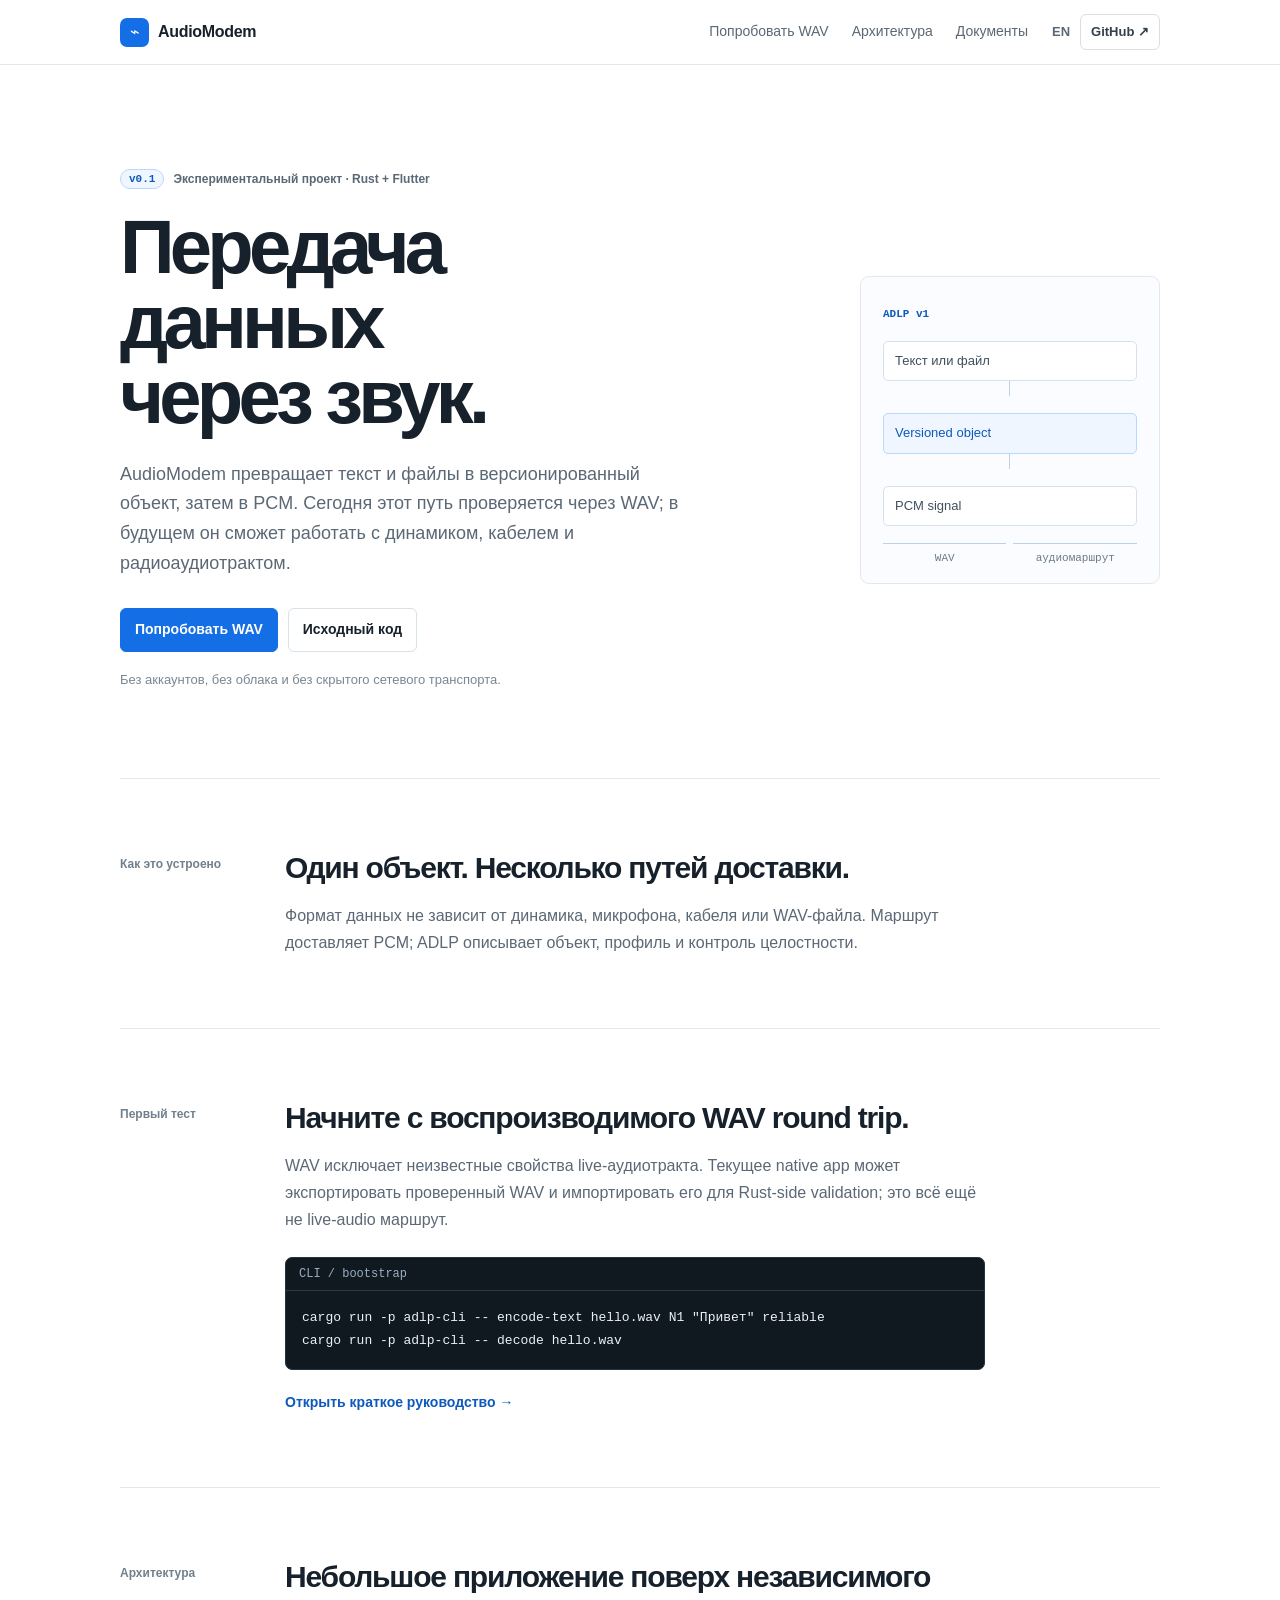
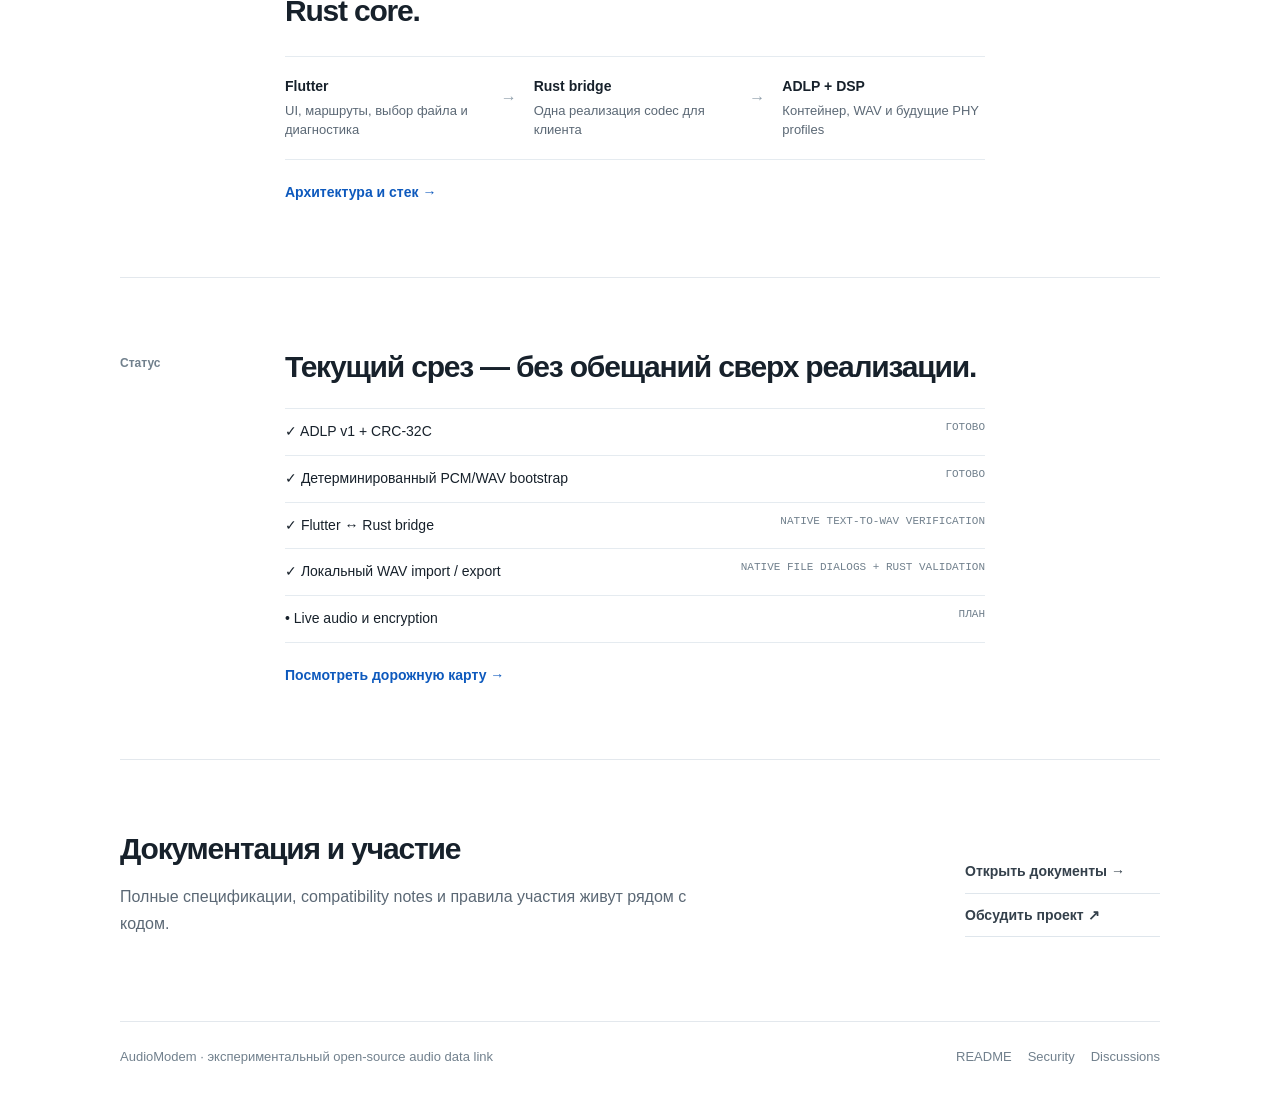
==== site/ru/index.html @ 5440816f "feat: add WAV file transfer and golden fixture" ====
<!doctype html>
<html lang="ru">
  <head>
    <meta charset="utf-8" />
    <meta name="viewport" content="width=device-width, initial-scale=1" />
    <meta name="description" content="AudioModem — экспериментальный open-source аудиоканал передачи данных." />
    <link rel="stylesheet" href="../styles.css" />
    <title>AudioModem — передача данных через звук</title>
  </head>
  <body>
    <header><div class="header-inner"><a class="brand" href="./"><span>⌁</span><b>AudioModem</b></a><nav><a href="#try">Попробовать WAV</a><a href="#architecture">Архитектура</a><a href="https://github.com/matveyb9/AudioModem/tree/main/docs">Документы</a></nav><div class="header-links"><a href="../">EN</a><a class="github" href="https://github.com/matveyb9/AudioModem">GitHub ↗</a></div></div></header>
    <main>
      <section class="hero"><div class="hero-copy"><p class="eyebrow"><span>v0.1</span> Экспериментальный проект · Rust + Flutter</p><h1>Передача данных<br />через звук.</h1><p class="lede">AudioModem превращает текст и файлы в версионированный объект, затем в PCM. Сегодня этот путь проверяется через WAV; в будущем он сможет работать с динамиком, кабелем и радиоаудиотрактом.</p><p class="actions"><a class="primary" href="#try">Попробовать WAV</a><a class="secondary" href="https://github.com/matveyb9/AudioModem">Исходный код</a></p><p class="note">Без аккаунтов, без облака и без скрытого сетевого транспорта.</p></div><div class="diagram"><b>ADLP v1</b><div>Текст или файл</div><i></i><div class="accent">Versioned object</div><i></i><div>PCM signal</div><p><span>WAV</span><span>аудиомаршрут</span></p></div></section>
      <section class="split"><p>Как это устроено</p><div><h2>Один объект. Несколько путей доставки.</h2><p>Формат данных не зависит от динамика, микрофона, кабеля или WAV-файла. Маршрут доставляет PCM; ADLP описывает объект, профиль и контроль целостности.</p></div></section>
      <section class="split" id="try"><p>Первый тест</p><div><h2>Начните с воспроизводимого WAV round trip.</h2><p>WAV исключает неизвестные свойства live-аудиотракта. Текущее native app может экспортировать проверенный WAV и импортировать его для Rust-side validation; это всё ещё не live-audio маршрут.</p><pre><small>CLI / bootstrap</small><code>cargo run -p adlp-cli -- encode-text hello.wav N1 "Привет" reliable
cargo run -p adlp-cli -- decode hello.wav</code></pre><a class="text-link" href="https://github.com/matveyb9/AudioModem/blob/main/docs/guides/getting-started_RU.md">Открыть краткое руководство →</a></div></section>
      <section class="split" id="architecture"><p>Архитектура</p><div><h2>Небольшое приложение поверх независимого Rust core.</h2><div class="flow"><div><b>Flutter</b><span>UI, маршруты, выбор файла и диагностика</span></div><strong>→</strong><div><b>Rust bridge</b><span>Одна реализация codec для клиента</span></div><strong>→</strong><div><b>ADLP + DSP</b><span>Контейнер, WAV и будущие PHY profiles</span></div></div><a class="text-link" href="https://github.com/matveyb9/AudioModem/blob/main/docs/README_RU.md">Архитектура и стек →</a></div></section>
      <section class="split"><p>Статус</p><div><h2>Текущий срез — без обещаний сверх реализации.</h2><dl><div><dt>✓ ADLP v1 + CRC-32C</dt><dd>готово</dd></div><div><dt>✓ Детерминированный PCM/WAV bootstrap</dt><dd>готово</dd></div><div><dt>✓ Flutter ↔ Rust bridge</dt><dd>native text-to-WAV verification</dd></div><div><dt>✓ Локальный WAV import / export</dt><dd>native file dialogs + Rust validation</dd></div><div><dt>• Live audio и encryption</dt><dd>план</dd></div></dl><a class="text-link" href="https://github.com/matveyb9/AudioModem/blob/main/docs/roadmap_RU.md">Посмотреть дорожную карту →</a></div></section>
      <section class="links"><div><h2>Документация и участие</h2><p>Полные спецификации, compatibility notes и правила участия живут рядом с кодом.</p></div><div><a href="https://github.com/matveyb9/AudioModem/tree/main/docs">Открыть документы →</a><a href="https://github.com/matveyb9/AudioModem/discussions">Обсудить проект ↗</a></div></section>
    </main>
    <footer><span>AudioModem · экспериментальный open-source audio data link</span><span><a href="https://github.com/matveyb9/AudioModem/blob/main/README_RU.md">README</a><a href="https://github.com/matveyb9/AudioModem/blob/main/SECURITY.md">Security</a><a href="https://github.com/matveyb9/AudioModem/discussions">Discussions</a></span></footer>
  </body>
</html>
---- site/styles.css ----
/* Product One-Pager for public pages; technical detail remains in Markdown manual pages. */
:root{--ink:#17212b;--muted:#5b6875;--line:#e3e8ed;--soft:#f7f9fb;--blue:#146ee5;--blue-dark:#0d59bd;--blue-wash:#eff6ff}*{box-sizing:border-box}html{scroll-behavior:smooth}body{margin:0;background:#fff;color:var(--ink);font:16px/1.55 -apple-system,BlinkMacSystemFont,"Segoe UI",Helvetica,Arial,sans-serif}a{color:inherit;text-decoration:none}a:hover{color:var(--blue-dark)}header{position:sticky;top:0;z-index:2;border-bottom:1px solid var(--line);background:rgba(255,255,255,.94);backdrop-filter:blur(10px)}.header-inner,main,footer{width:min(1040px,calc(100% - 40px));margin:auto}.header-inner{height:64px;display:flex;align-items:center;gap:24px}.brand{display:flex;align-items:center;gap:9px;font-size:16px;letter-spacing:-.02em}.brand span{display:grid;width:29px;height:29px;place-items:center;border-radius:7px;background:var(--blue);color:#fff}.brand b{font-weight:650}.header-inner nav{display:flex;gap:23px;margin-left:auto;color:var(--muted);font-size:14px}.header-links{display:flex;align-items:center;gap:10px;color:var(--muted);font-size:13px;font-weight:600}.github{padding:7px 10px;border:1px solid #d7dfe7;border-radius:6px;color:#34404b}.hero{min-height:560px;display:grid;grid-template-columns:minmax(0,1.15fr) minmax(270px,.65fr);align-items:center;gap:clamp(40px,8vw,112px);padding:104px 0 88px}.hero-copy{max-width:650px}.eyebrow{display:flex;gap:9px;align-items:center;margin:0;color:var(--muted);font-size:12px;font-weight:600}.eyebrow span{border:1px solid #b9d7ff;border-radius:999px;padding:3px 8px;background:var(--blue-wash);color:var(--blue-dark);font:600 11px ui-monospace,SFMono-Regular,Menlo,monospace}.hero h1{margin:20px 0 0;font-size:clamp(44px,6.1vw,76px);line-height:.99;letter-spacing:-.063em}.lede{max-width:580px;margin:25px 0 0;color:var(--muted);font-size:18px;line-height:1.65}.actions{display:flex;gap:10px;flex-wrap:wrap;margin:30px 0 0}.actions a{padding:10px 14px;border:1px solid #d8e0e8;border-radius:6px;font-size:14px;font-weight:650}.actions .primary{border-color:var(--blue);background:var(--blue);color:white}.actions .primary:hover{background:var(--blue-dark)}.note{margin:18px 0 0;color:#7a8792;font-size:13px}.diagram{width:100%;max-width:300px;margin-left:auto;padding:23px 22px 19px;border:1px solid var(--line);border-radius:9px;background:#fafcff;color:#40505f}.diagram b{color:var(--blue-dark);font:600 11px ui-monospace,SFMono-Regular,Menlo,monospace}.diagram div{margin-top:17px;padding:9px 11px;border:1px solid #d8e1e9;border-radius:5px;background:#fff;font-size:13px}.diagram .accent{border-color:#b9d7ff;background:var(--blue-wash);color:var(--blue-dark)}.diagram i{display:block;width:1px;height:15px;margin:auto;background:#bed0e2}.diagram p{display:flex;gap:7px;margin:17px 0 0}.diagram p span{flex:1;border-top:1px solid #bed0e2;padding-top:8px;color:#6c7a87;text-align:center;font:11px ui-monospace,SFMono-Regular,Menlo,monospace}.split{display:grid;grid-template-columns:125px minmax(0,1fr);gap:40px;padding:72px 0;border-top:1px solid var(--line)}.split>p{margin:4px 0 0;color:#71808d;font-size:12px;font-weight:650}.split>div{max-width:700px}.split h2,.links h2{margin:0;font-size:30px;line-height:1.15;letter-spacing:-.04em}.split p:not(:first-child),.links p{margin:16px 0 0;color:var(--muted);font-size:16px;line-height:1.7}pre{overflow:auto;margin:24px 0 0;border:1px solid #253442;border-radius:7px;background:#101820;color:#eaf1f7}pre small{display:block;padding:9px 13px;border-bottom:1px solid #2b3a48;color:#9aafc1;font:12px ui-monospace,SFMono-Regular,Menlo,monospace}pre code{display:block;padding:16px;font:13px/1.75 ui-monospace,SFMono-Regular,Menlo,monospace}.text-link{display:inline-block;margin-top:22px;color:var(--blue-dark);font-size:14px;font-weight:650}.flow{display:grid;grid-template-columns:1fr 20px 1fr 20px 1fr;gap:13px;margin-top:27px;padding:19px 0;border-top:1px solid #e5ebf0;border-bottom:1px solid #e5ebf0}.flow div{display:grid;gap:5px}.flow b{font-size:14px}.flow span{color:var(--muted);font-size:13px;line-height:1.45}.flow strong{margin-top:10px;color:#92a1ad}dl{margin:24px 0 0;border-top:1px solid #e5ebf0}dl div{display:flex;justify-content:space-between;gap:20px;padding:12px 0;border-bottom:1px solid #e5ebf0}dt{font-size:14px}dd{margin:0;color:#71808d;font:11px ui-monospace,SFMono-Regular,Menlo,monospace;text-transform:uppercase}.links{display:grid;grid-template-columns:1fr auto;align-items:end;gap:40px;padding:72px 0 84px;border-top:1px solid var(--line)}.links>div:first-child{max-width:580px}.links>div:last-child{display:grid;gap:11px;min-width:195px}.links a{padding-bottom:10px;border-bottom:1px solid #dfe6ec;color:#34404b;font-size:14px;font-weight:650}footer{display:flex;justify-content:space-between;gap:22px;padding:25px 0;border-top:1px solid var(--line);color:#71808d;font-size:13px}footer span:last-child{display:flex;gap:16px}@media(max-width:780px){.header-inner,main,footer{width:calc(100% - 28px)}.header-inner{height:58px}.header-inner nav{display:none}.header-links{margin-left:auto}.github{font-size:0;padding:7px}.github::after{content:"↗";font-size:14px}.hero{min-height:0;grid-template-columns:1fr;gap:42px;padding:60px 0 68px}.hero h1{font-size:48px}.lede{font-size:16px}.diagram{max-width:100%;margin-left:0}.split{grid-template-columns:1fr;gap:16px;padding:49px 0}.split h2,.links h2{font-size:27px}.flow{grid-template-columns:1fr;gap:0}.flow strong{transform:rotate(90deg);margin:7px 0}.links{grid-template-columns:1fr;gap:28px;padding:54px 0 65px}.links>div:last-child{width:100%}footer{flex-direction:column;gap:9px}footer span:last-child{gap:14px;flex-wrap:wrap}}
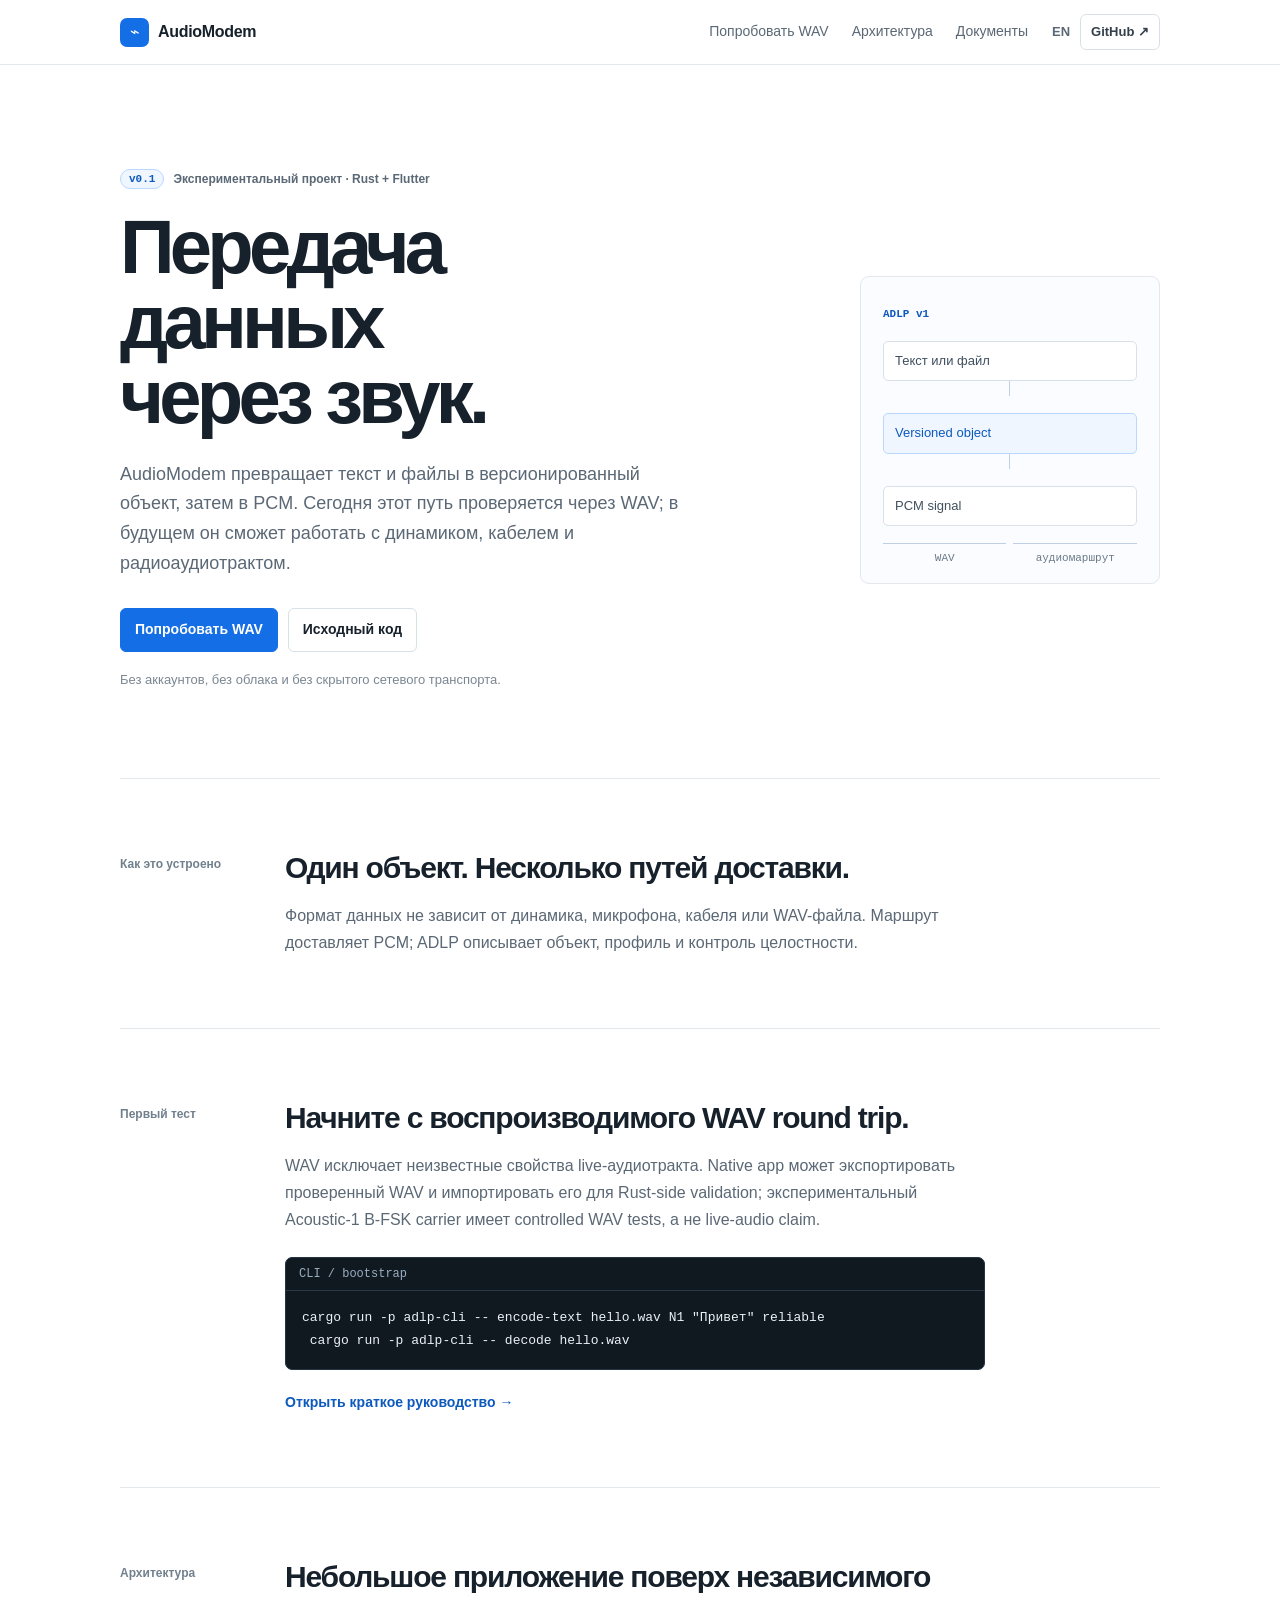
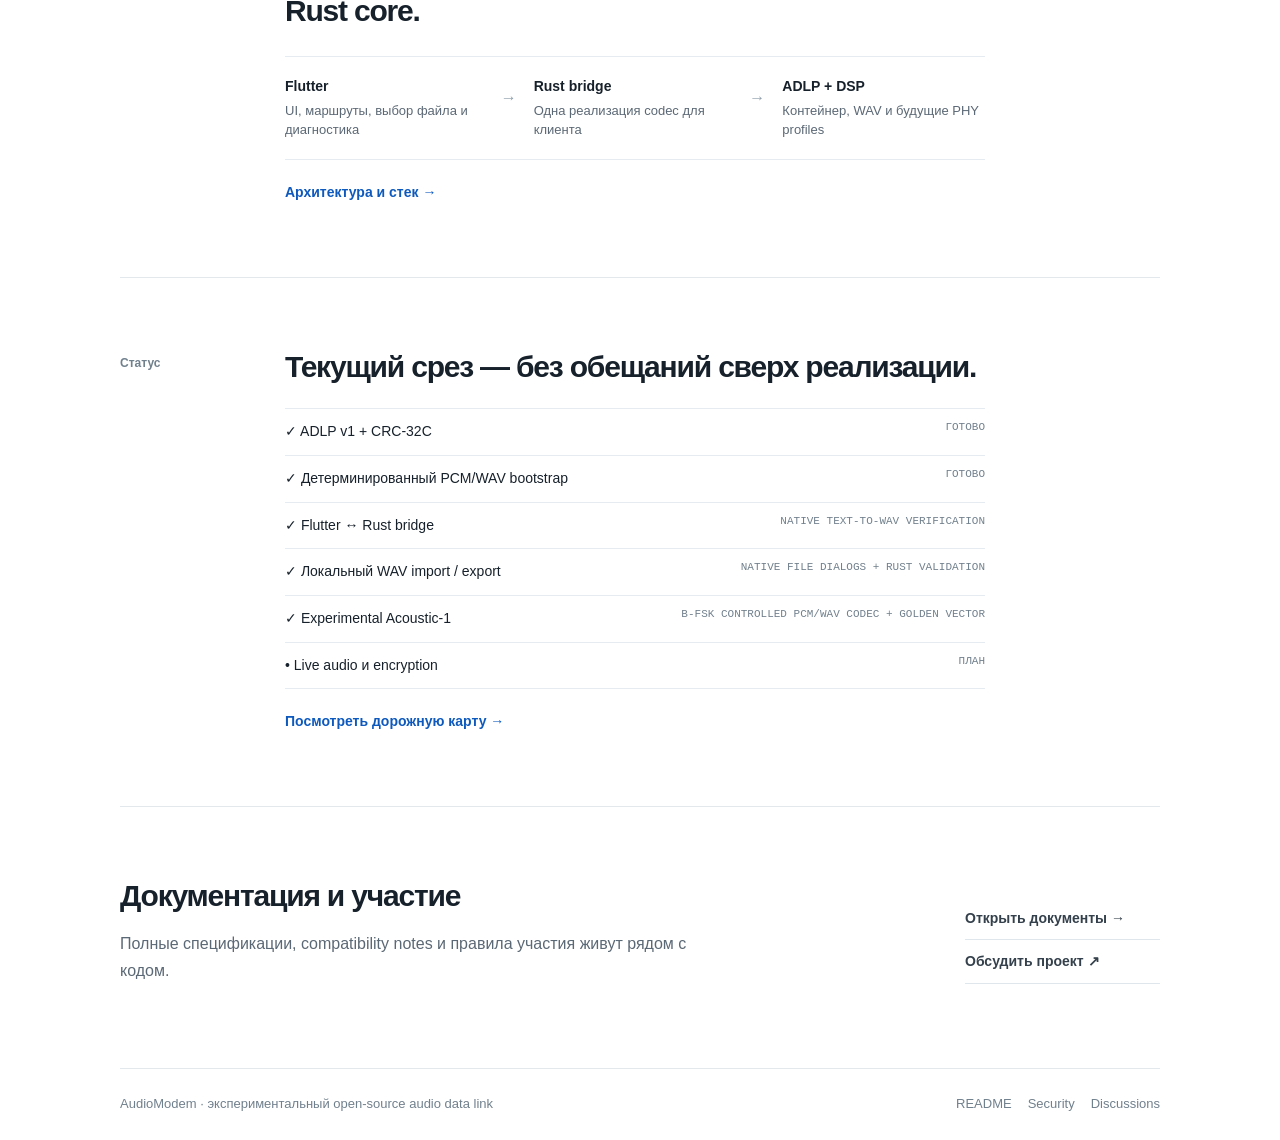
==== commit ac3df2ab: "feat: add experimental Acoustic-1 PHY" ====
--- a/site/ru/index.html
+++ b/site/ru/index.html
@@ -12,10 +12,10 @@
     <main>
       <section class="hero"><div class="hero-copy"><p class="eyebrow"><span>v0.1</span> Экспериментальный проект · Rust + Flutter</p><h1>Передача данных<br />через звук.</h1><p class="lede">AudioModem превращает текст и файлы в версионированный объект, затем в PCM. Сегодня этот путь проверяется через WAV; в будущем он сможет работать с динамиком, кабелем и радиоаудиотрактом.</p><p class="actions"><a class="primary" href="#try">Попробовать WAV</a><a class="secondary" href="https://github.com/matveyb9/AudioModem">Исходный код</a></p><p class="note">Без аккаунтов, без облака и без скрытого сетевого транспорта.</p></div><div class="diagram"><b>ADLP v1</b><div>Текст или файл</div><i></i><div class="accent">Versioned object</div><i></i><div>PCM signal</div><p><span>WAV</span><span>аудиомаршрут</span></p></div></section>
       <section class="split"><p>Как это устроено</p><div><h2>Один объект. Несколько путей доставки.</h2><p>Формат данных не зависит от динамика, микрофона, кабеля или WAV-файла. Маршрут доставляет PCM; ADLP описывает объект, профиль и контроль целостности.</p></div></section>
-      <section class="split" id="try"><p>Первый тест</p><div><h2>Начните с воспроизводимого WAV round trip.</h2><p>WAV исключает неизвестные свойства live-аудиотракта. Текущее native app может экспортировать проверенный WAV и импортировать его для Rust-side validation; это всё ещё не live-audio маршрут.</p><pre><small>CLI / bootstrap</small><code>cargo run -p adlp-cli -- encode-text hello.wav N1 "Привет" reliable
-cargo run -p adlp-cli -- decode hello.wav</code></pre><a class="text-link" href="https://github.com/matveyb9/AudioModem/blob/main/docs/guides/getting-started_RU.md">Открыть краткое руководство →</a></div></section>
+      <section class="split" id="try"><p>Первый тест</p><div><h2>Начните с воспроизводимого WAV round trip.</h2><p>WAV исключает неизвестные свойства live-аудиотракта. Native app может экспортировать проверенный WAV и импортировать его для Rust-side validation; экспериментальный Acoustic-1 B-FSK carrier имеет controlled WAV tests, а не live-audio claim.</p><pre><small>CLI / bootstrap</small><code>cargo run -p adlp-cli -- encode-text hello.wav N1 "Привет" reliable
+ cargo run -p adlp-cli -- decode hello.wav</code></pre><a class="text-link" href="https://github.com/matveyb9/AudioModem/blob/main/docs/guides/getting-started_RU.md">Открыть краткое руководство →</a></div></section>
       <section class="split" id="architecture"><p>Архитектура</p><div><h2>Небольшое приложение поверх независимого Rust core.</h2><div class="flow"><div><b>Flutter</b><span>UI, маршруты, выбор файла и диагностика</span></div><strong>→</strong><div><b>Rust bridge</b><span>Одна реализация codec для клиента</span></div><strong>→</strong><div><b>ADLP + DSP</b><span>Контейнер, WAV и будущие PHY profiles</span></div></div><a class="text-link" href="https://github.com/matveyb9/AudioModem/blob/main/docs/README_RU.md">Архитектура и стек →</a></div></section>
-      <section class="split"><p>Статус</p><div><h2>Текущий срез — без обещаний сверх реализации.</h2><dl><div><dt>✓ ADLP v1 + CRC-32C</dt><dd>готово</dd></div><div><dt>✓ Детерминированный PCM/WAV bootstrap</dt><dd>готово</dd></div><div><dt>✓ Flutter ↔ Rust bridge</dt><dd>native text-to-WAV verification</dd></div><div><dt>✓ Локальный WAV import / export</dt><dd>native file dialogs + Rust validation</dd></div><div><dt>• Live audio и encryption</dt><dd>план</dd></div></dl><a class="text-link" href="https://github.com/matveyb9/AudioModem/blob/main/docs/roadmap_RU.md">Посмотреть дорожную карту →</a></div></section>
+      <section class="split"><p>Статус</p><div><h2>Текущий срез — без обещаний сверх реализации.</h2><dl><div><dt>✓ ADLP v1 + CRC-32C</dt><dd>готово</dd></div><div><dt>✓ Детерминированный PCM/WAV bootstrap</dt><dd>готово</dd></div><div><dt>✓ Flutter ↔ Rust bridge</dt><dd>native text-to-WAV verification</dd></div><div><dt>✓ Локальный WAV import / export</dt><dd>native file dialogs + Rust validation</dd></div><div><dt>✓ Experimental Acoustic-1</dt><dd>B-FSK controlled PCM/WAV codec + golden vector</dd></div><div><dt>• Live audio и encryption</dt><dd>план</dd></div></dl><a class="text-link" href="https://github.com/matveyb9/AudioModem/blob/main/docs/roadmap_RU.md">Посмотреть дорожную карту →</a></div></section>
       <section class="links"><div><h2>Документация и участие</h2><p>Полные спецификации, compatibility notes и правила участия живут рядом с кодом.</p></div><div><a href="https://github.com/matveyb9/AudioModem/tree/main/docs">Открыть документы →</a><a href="https://github.com/matveyb9/AudioModem/discussions">Обсудить проект ↗</a></div></section>
     </main>
     <footer><span>AudioModem · экспериментальный open-source audio data link</span><span><a href="https://github.com/matveyb9/AudioModem/blob/main/README_RU.md">README</a><a href="https://github.com/matveyb9/AudioModem/blob/main/SECURITY.md">Security</a><a href="https://github.com/matveyb9/AudioModem/discussions">Discussions</a></span></footer>
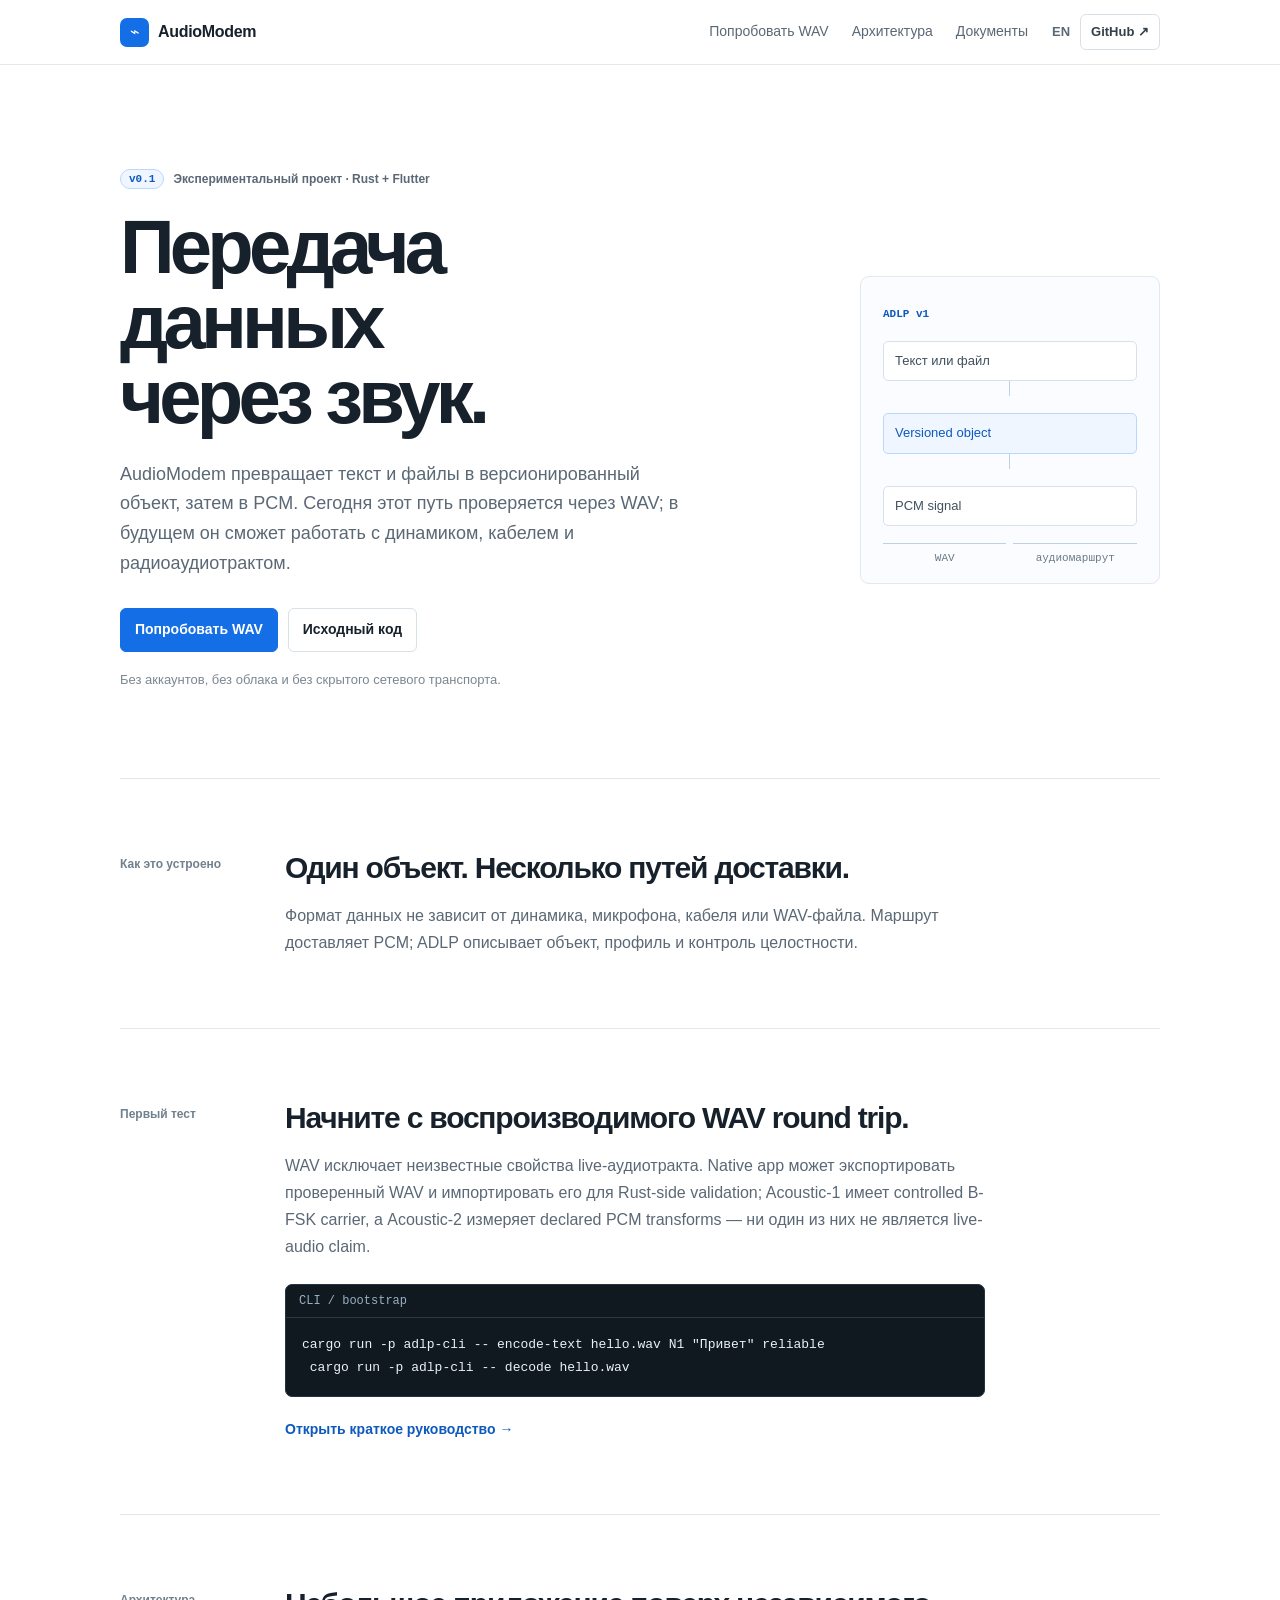
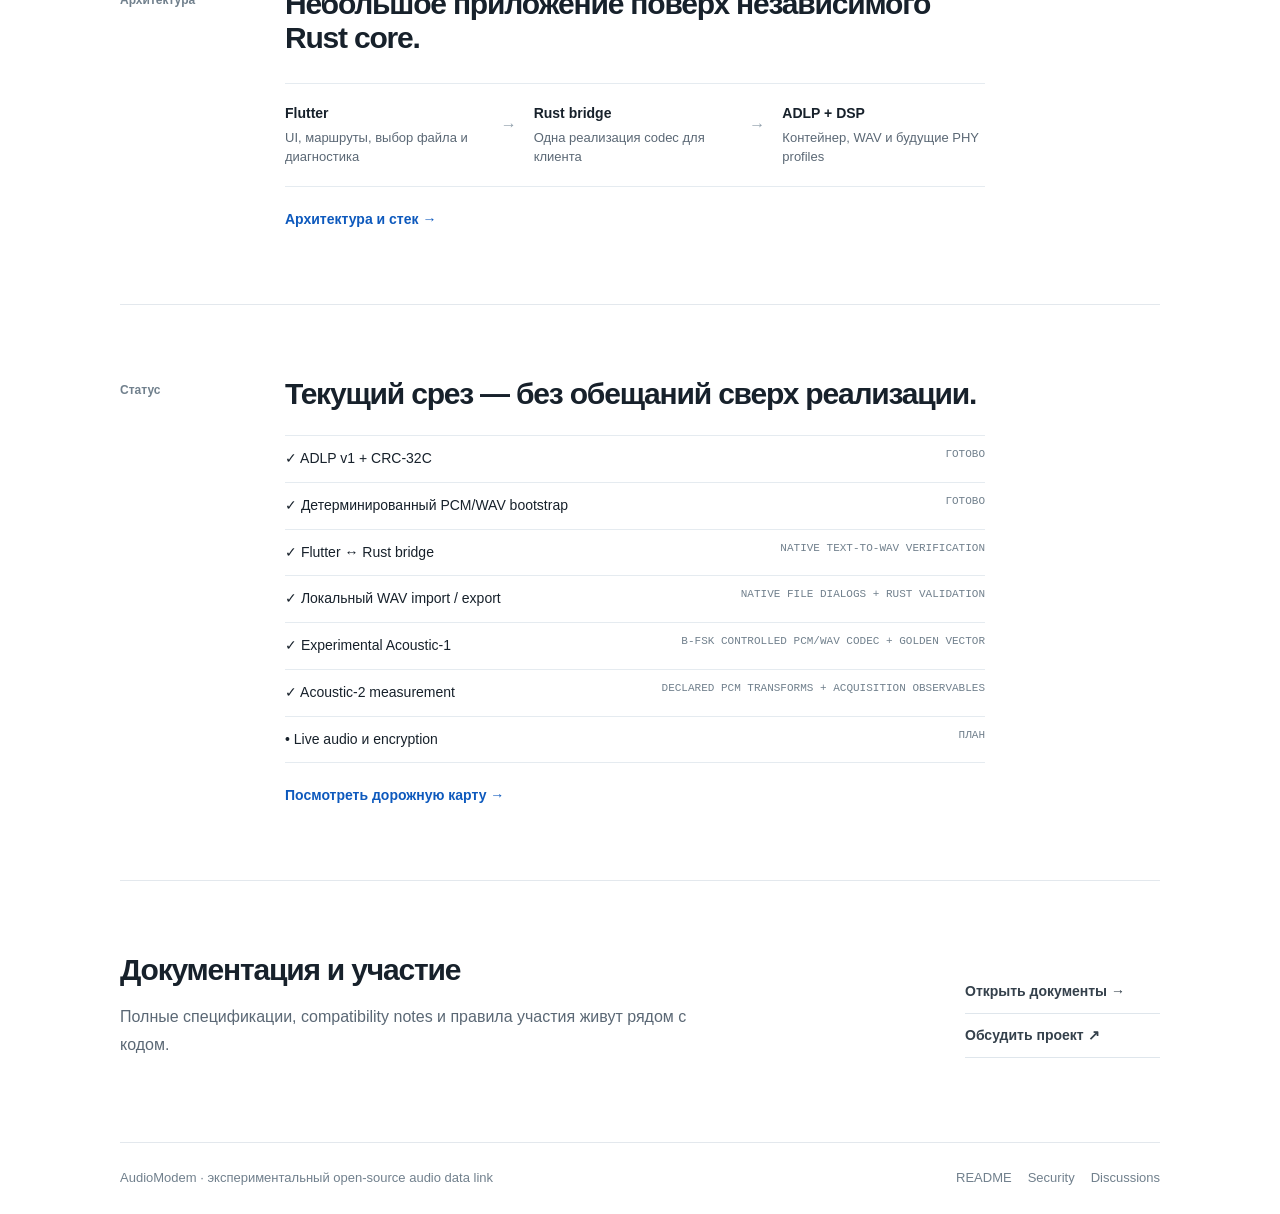
==== commit 77359a51: "feat: add Acoustic-2 measurement harness" ====
--- a/site/ru/index.html
+++ b/site/ru/index.html
@@ -12,10 +12,10 @@
     <main>
       <section class="hero"><div class="hero-copy"><p class="eyebrow"><span>v0.1</span> Экспериментальный проект · Rust + Flutter</p><h1>Передача данных<br />через звук.</h1><p class="lede">AudioModem превращает текст и файлы в версионированный объект, затем в PCM. Сегодня этот путь проверяется через WAV; в будущем он сможет работать с динамиком, кабелем и радиоаудиотрактом.</p><p class="actions"><a class="primary" href="#try">Попробовать WAV</a><a class="secondary" href="https://github.com/matveyb9/AudioModem">Исходный код</a></p><p class="note">Без аккаунтов, без облака и без скрытого сетевого транспорта.</p></div><div class="diagram"><b>ADLP v1</b><div>Текст или файл</div><i></i><div class="accent">Versioned object</div><i></i><div>PCM signal</div><p><span>WAV</span><span>аудиомаршрут</span></p></div></section>
       <section class="split"><p>Как это устроено</p><div><h2>Один объект. Несколько путей доставки.</h2><p>Формат данных не зависит от динамика, микрофона, кабеля или WAV-файла. Маршрут доставляет PCM; ADLP описывает объект, профиль и контроль целостности.</p></div></section>
-      <section class="split" id="try"><p>Первый тест</p><div><h2>Начните с воспроизводимого WAV round trip.</h2><p>WAV исключает неизвестные свойства live-аудиотракта. Native app может экспортировать проверенный WAV и импортировать его для Rust-side validation; экспериментальный Acoustic-1 B-FSK carrier имеет controlled WAV tests, а не live-audio claim.</p><pre><small>CLI / bootstrap</small><code>cargo run -p adlp-cli -- encode-text hello.wav N1 "Привет" reliable
+      <section class="split" id="try"><p>Первый тест</p><div><h2>Начните с воспроизводимого WAV round trip.</h2><p>WAV исключает неизвестные свойства live-аудиотракта. Native app может экспортировать проверенный WAV и импортировать его для Rust-side validation; Acoustic-1 имеет controlled B-FSK carrier, а Acoustic-2 измеряет declared PCM transforms — ни один из них не является live-audio claim.</p><pre><small>CLI / bootstrap</small><code>cargo run -p adlp-cli -- encode-text hello.wav N1 "Привет" reliable
  cargo run -p adlp-cli -- decode hello.wav</code></pre><a class="text-link" href="https://github.com/matveyb9/AudioModem/blob/main/docs/guides/getting-started_RU.md">Открыть краткое руководство →</a></div></section>
       <section class="split" id="architecture"><p>Архитектура</p><div><h2>Небольшое приложение поверх независимого Rust core.</h2><div class="flow"><div><b>Flutter</b><span>UI, маршруты, выбор файла и диагностика</span></div><strong>→</strong><div><b>Rust bridge</b><span>Одна реализация codec для клиента</span></div><strong>→</strong><div><b>ADLP + DSP</b><span>Контейнер, WAV и будущие PHY profiles</span></div></div><a class="text-link" href="https://github.com/matveyb9/AudioModem/blob/main/docs/README_RU.md">Архитектура и стек →</a></div></section>
-      <section class="split"><p>Статус</p><div><h2>Текущий срез — без обещаний сверх реализации.</h2><dl><div><dt>✓ ADLP v1 + CRC-32C</dt><dd>готово</dd></div><div><dt>✓ Детерминированный PCM/WAV bootstrap</dt><dd>готово</dd></div><div><dt>✓ Flutter ↔ Rust bridge</dt><dd>native text-to-WAV verification</dd></div><div><dt>✓ Локальный WAV import / export</dt><dd>native file dialogs + Rust validation</dd></div><div><dt>✓ Experimental Acoustic-1</dt><dd>B-FSK controlled PCM/WAV codec + golden vector</dd></div><div><dt>• Live audio и encryption</dt><dd>план</dd></div></dl><a class="text-link" href="https://github.com/matveyb9/AudioModem/blob/main/docs/roadmap_RU.md">Посмотреть дорожную карту →</a></div></section>
+      <section class="split"><p>Статус</p><div><h2>Текущий срез — без обещаний сверх реализации.</h2><dl><div><dt>✓ ADLP v1 + CRC-32C</dt><dd>готово</dd></div><div><dt>✓ Детерминированный PCM/WAV bootstrap</dt><dd>готово</dd></div><div><dt>✓ Flutter ↔ Rust bridge</dt><dd>native text-to-WAV verification</dd></div><div><dt>✓ Локальный WAV import / export</dt><dd>native file dialogs + Rust validation</dd></div><div><dt>✓ Experimental Acoustic-1</dt><dd>B-FSK controlled PCM/WAV codec + golden vector</dd></div><div><dt>✓ Acoustic-2 measurement</dt><dd>declared PCM transforms + acquisition observables</dd></div><div><dt>• Live audio и encryption</dt><dd>план</dd></div></dl><a class="text-link" href="https://github.com/matveyb9/AudioModem/blob/main/docs/roadmap_RU.md">Посмотреть дорожную карту →</a></div></section>
       <section class="links"><div><h2>Документация и участие</h2><p>Полные спецификации, compatibility notes и правила участия живут рядом с кодом.</p></div><div><a href="https://github.com/matveyb9/AudioModem/tree/main/docs">Открыть документы →</a><a href="https://github.com/matveyb9/AudioModem/discussions">Обсудить проект ↗</a></div></section>
     </main>
     <footer><span>AudioModem · экспериментальный open-source audio data link</span><span><a href="https://github.com/matveyb9/AudioModem/blob/main/README_RU.md">README</a><a href="https://github.com/matveyb9/AudioModem/blob/main/SECURITY.md">Security</a><a href="https://github.com/matveyb9/AudioModem/discussions">Discussions</a></span></footer>
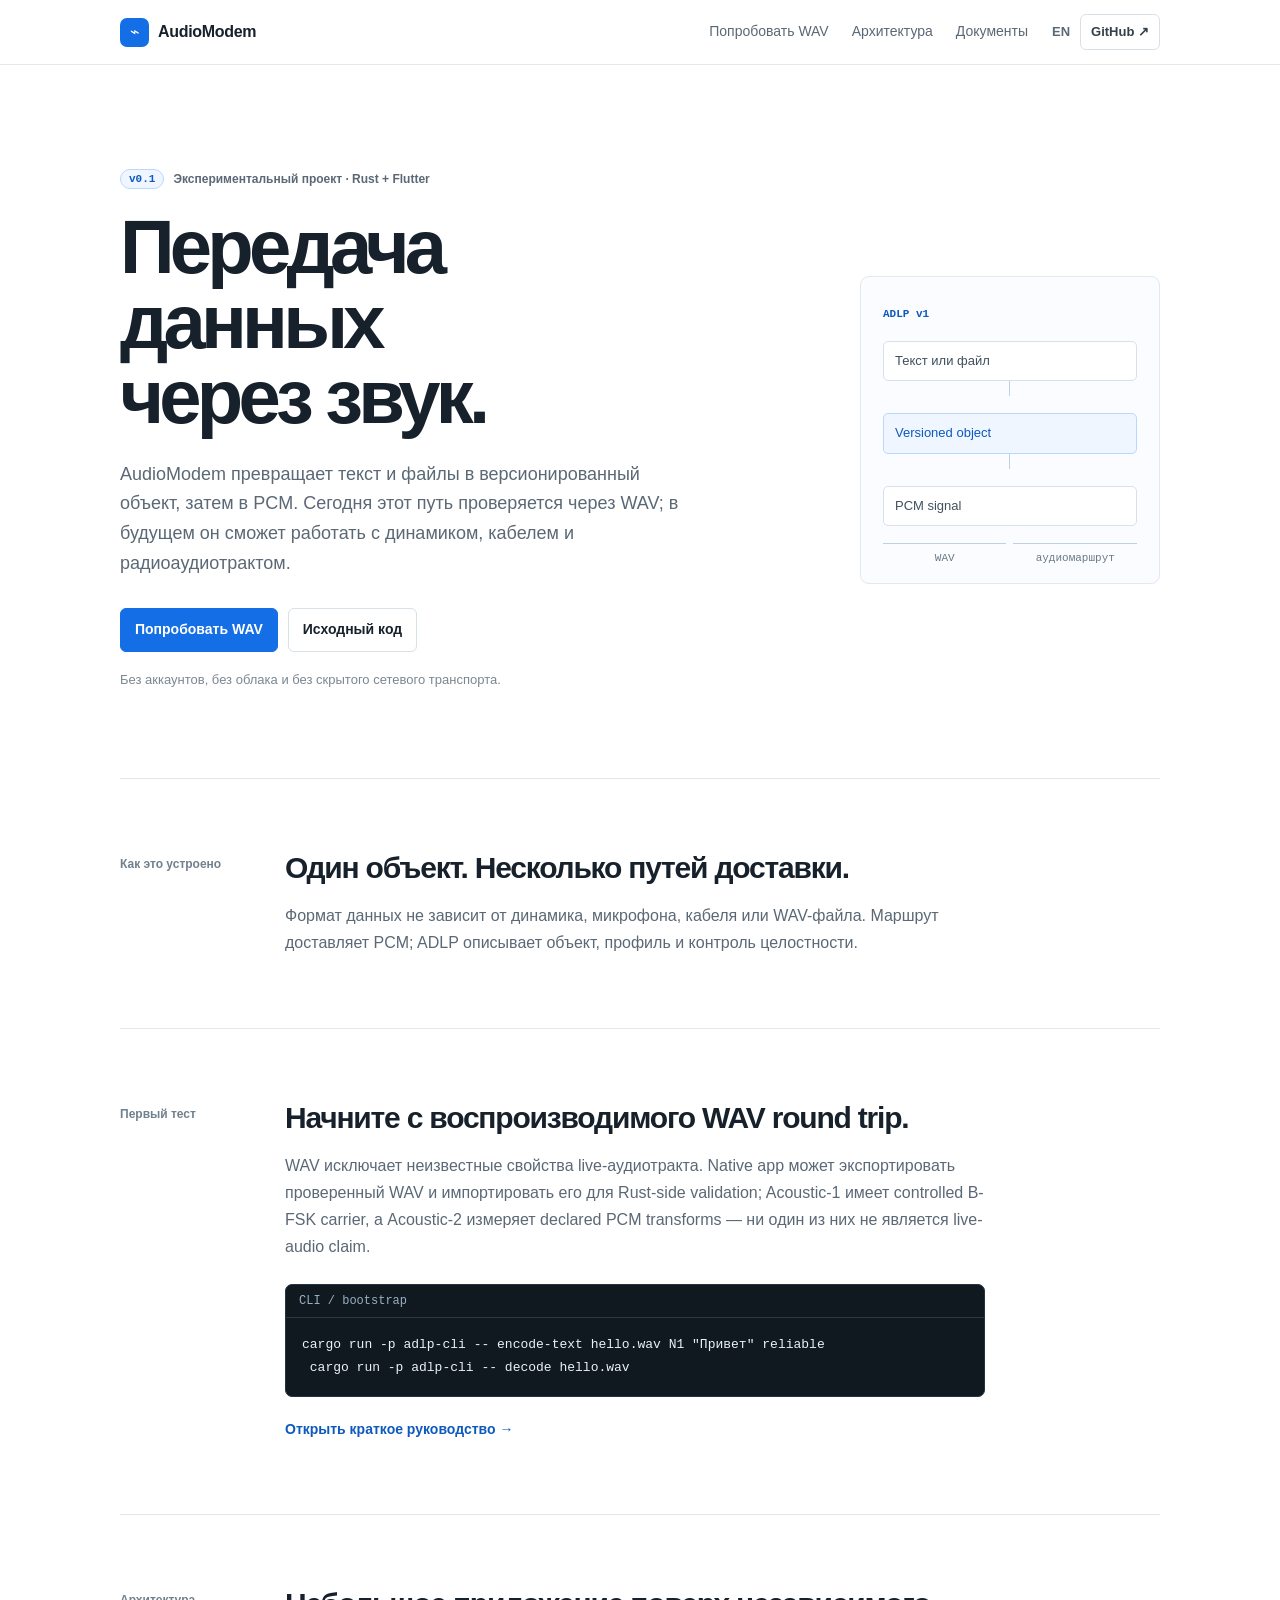
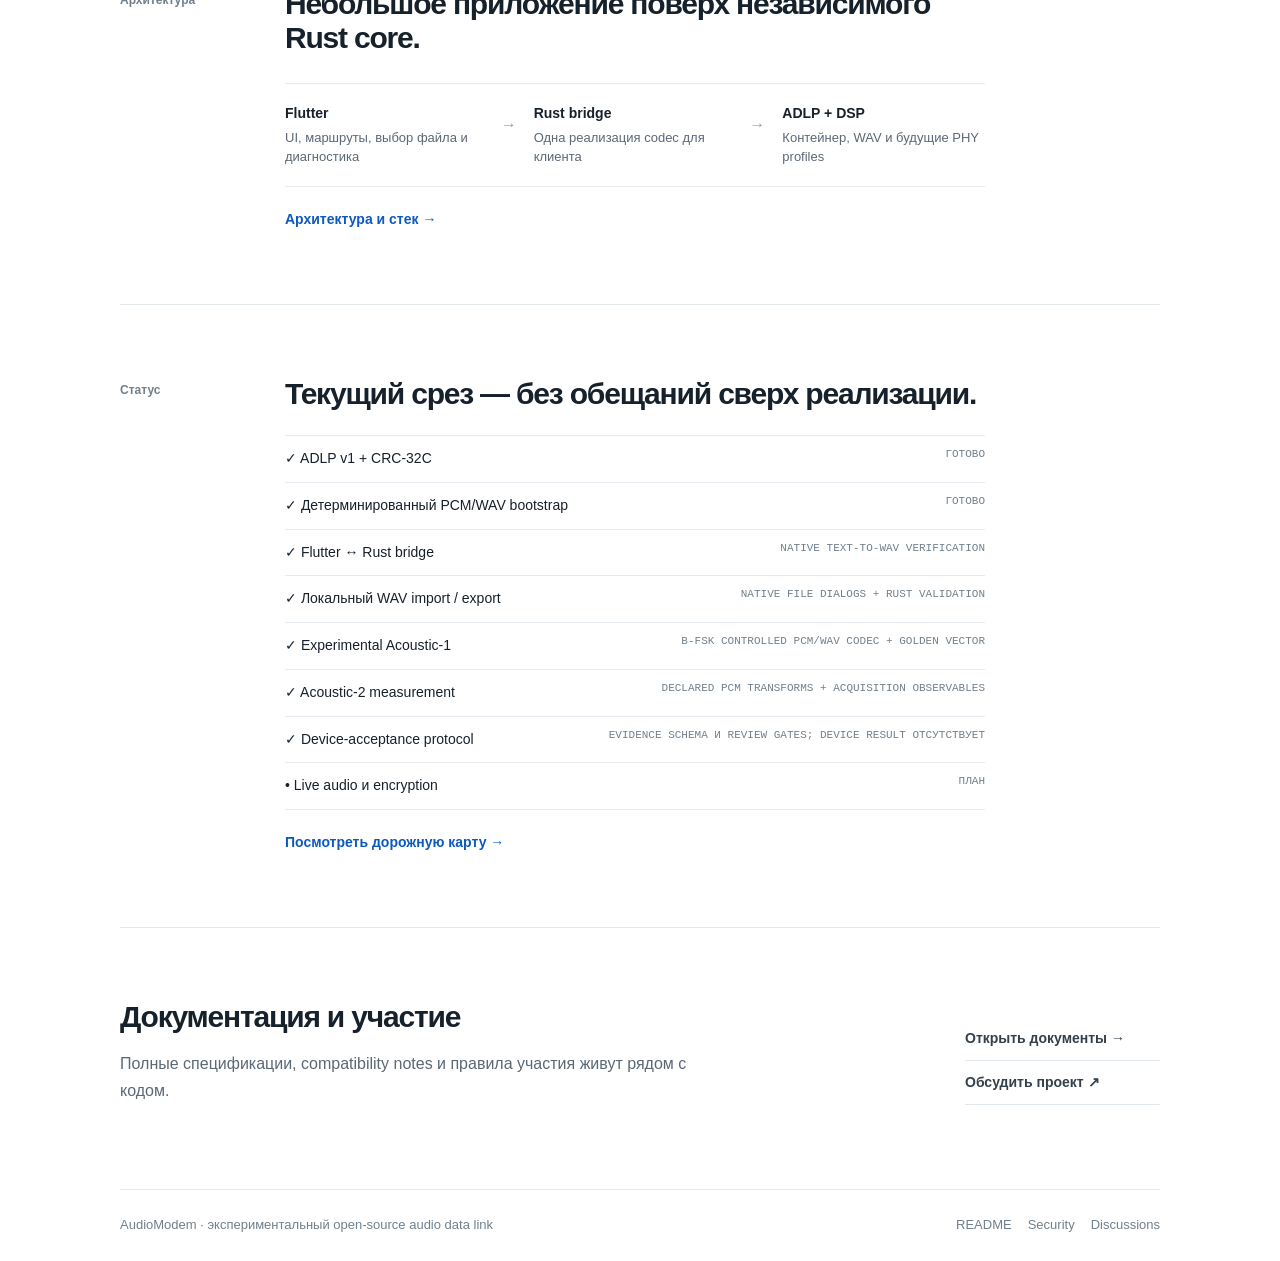
==== commit 0215f888: "feat: add device acceptance protocol" ====
--- a/site/ru/index.html
+++ b/site/ru/index.html
@@ -15,7 +15,7 @@
       <section class="split" id="try"><p>Первый тест</p><div><h2>Начните с воспроизводимого WAV round trip.</h2><p>WAV исключает неизвестные свойства live-аудиотракта. Native app может экспортировать проверенный WAV и импортировать его для Rust-side validation; Acoustic-1 имеет controlled B-FSK carrier, а Acoustic-2 измеряет declared PCM transforms — ни один из них не является live-audio claim.</p><pre><small>CLI / bootstrap</small><code>cargo run -p adlp-cli -- encode-text hello.wav N1 "Привет" reliable
  cargo run -p adlp-cli -- decode hello.wav</code></pre><a class="text-link" href="https://github.com/matveyb9/AudioModem/blob/main/docs/guides/getting-started_RU.md">Открыть краткое руководство →</a></div></section>
       <section class="split" id="architecture"><p>Архитектура</p><div><h2>Небольшое приложение поверх независимого Rust core.</h2><div class="flow"><div><b>Flutter</b><span>UI, маршруты, выбор файла и диагностика</span></div><strong>→</strong><div><b>Rust bridge</b><span>Одна реализация codec для клиента</span></div><strong>→</strong><div><b>ADLP + DSP</b><span>Контейнер, WAV и будущие PHY profiles</span></div></div><a class="text-link" href="https://github.com/matveyb9/AudioModem/blob/main/docs/README_RU.md">Архитектура и стек →</a></div></section>
-      <section class="split"><p>Статус</p><div><h2>Текущий срез — без обещаний сверх реализации.</h2><dl><div><dt>✓ ADLP v1 + CRC-32C</dt><dd>готово</dd></div><div><dt>✓ Детерминированный PCM/WAV bootstrap</dt><dd>готово</dd></div><div><dt>✓ Flutter ↔ Rust bridge</dt><dd>native text-to-WAV verification</dd></div><div><dt>✓ Локальный WAV import / export</dt><dd>native file dialogs + Rust validation</dd></div><div><dt>✓ Experimental Acoustic-1</dt><dd>B-FSK controlled PCM/WAV codec + golden vector</dd></div><div><dt>✓ Acoustic-2 measurement</dt><dd>declared PCM transforms + acquisition observables</dd></div><div><dt>• Live audio и encryption</dt><dd>план</dd></div></dl><a class="text-link" href="https://github.com/matveyb9/AudioModem/blob/main/docs/roadmap_RU.md">Посмотреть дорожную карту →</a></div></section>
+      <section class="split"><p>Статус</p><div><h2>Текущий срез — без обещаний сверх реализации.</h2><dl><div><dt>✓ ADLP v1 + CRC-32C</dt><dd>готово</dd></div><div><dt>✓ Детерминированный PCM/WAV bootstrap</dt><dd>готово</dd></div><div><dt>✓ Flutter ↔ Rust bridge</dt><dd>native text-to-WAV verification</dd></div><div><dt>✓ Локальный WAV import / export</dt><dd>native file dialogs + Rust validation</dd></div><div><dt>✓ Experimental Acoustic-1</dt><dd>B-FSK controlled PCM/WAV codec + golden vector</dd></div><div><dt>✓ Acoustic-2 measurement</dt><dd>declared PCM transforms + acquisition observables</dd></div><div><dt>✓ Device-acceptance protocol</dt><dd>evidence schema и review gates; device result отсутствует</dd></div><div><dt>• Live audio и encryption</dt><dd>план</dd></div></dl><a class="text-link" href="https://github.com/matveyb9/AudioModem/blob/main/docs/roadmap_RU.md">Посмотреть дорожную карту →</a></div></section>
       <section class="links"><div><h2>Документация и участие</h2><p>Полные спецификации, compatibility notes и правила участия живут рядом с кодом.</p></div><div><a href="https://github.com/matveyb9/AudioModem/tree/main/docs">Открыть документы →</a><a href="https://github.com/matveyb9/AudioModem/discussions">Обсудить проект ↗</a></div></section>
     </main>
     <footer><span>AudioModem · экспериментальный open-source audio data link</span><span><a href="https://github.com/matveyb9/AudioModem/blob/main/README_RU.md">README</a><a href="https://github.com/matveyb9/AudioModem/blob/main/SECURITY.md">Security</a><a href="https://github.com/matveyb9/AudioModem/discussions">Discussions</a></span></footer>
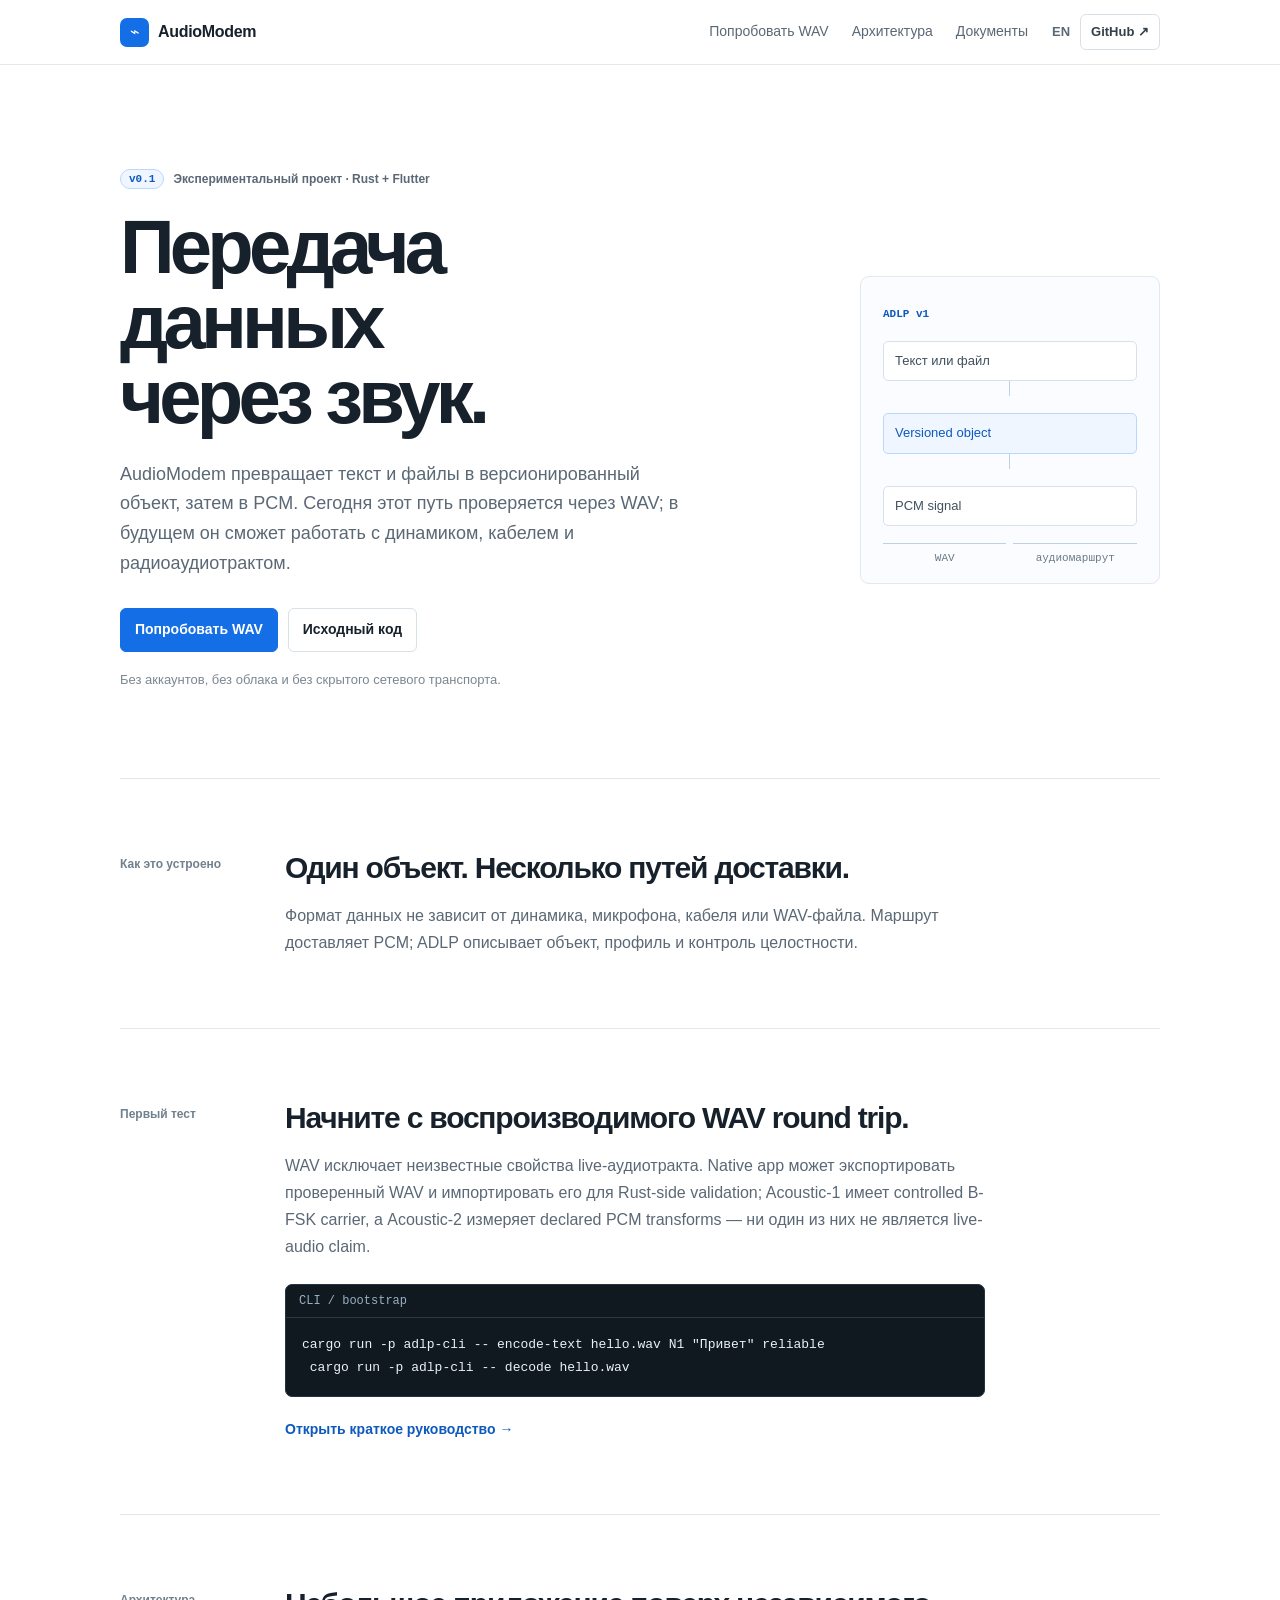
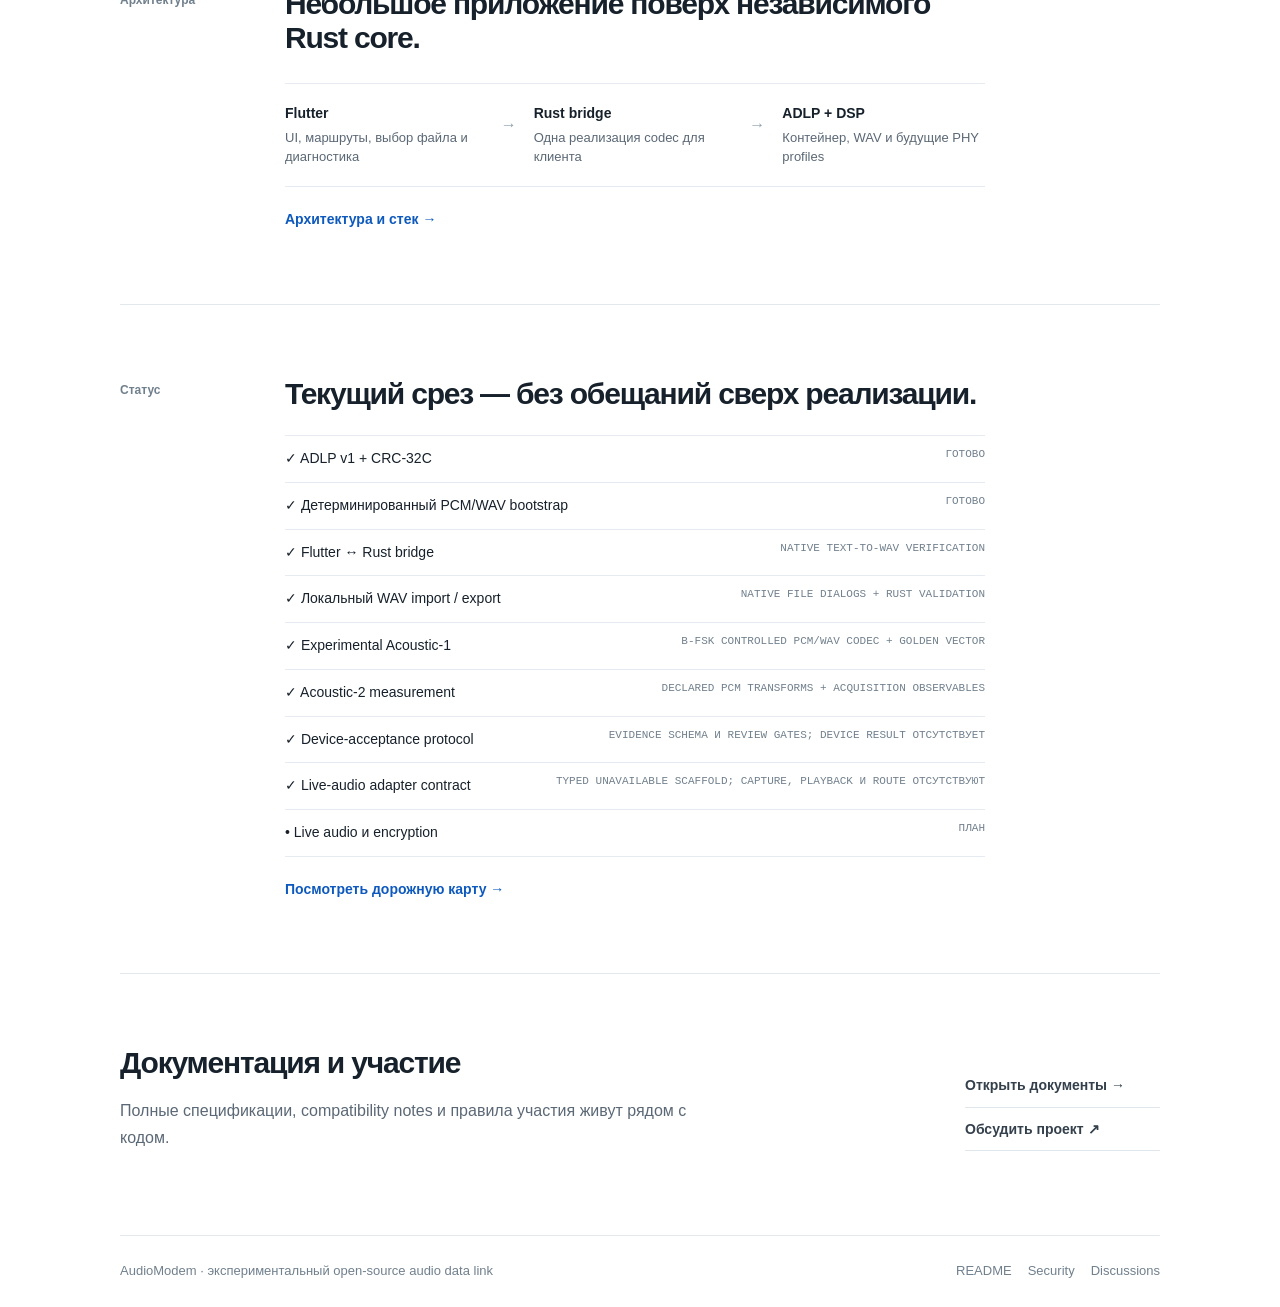
==== commit 17ae7ced: "feat: add constrained live-audio adapter contract" ====
--- a/site/ru/index.html
+++ b/site/ru/index.html
@@ -15,7 +15,7 @@
       <section class="split" id="try"><p>Первый тест</p><div><h2>Начните с воспроизводимого WAV round trip.</h2><p>WAV исключает неизвестные свойства live-аудиотракта. Native app может экспортировать проверенный WAV и импортировать его для Rust-side validation; Acoustic-1 имеет controlled B-FSK carrier, а Acoustic-2 измеряет declared PCM transforms — ни один из них не является live-audio claim.</p><pre><small>CLI / bootstrap</small><code>cargo run -p adlp-cli -- encode-text hello.wav N1 "Привет" reliable
  cargo run -p adlp-cli -- decode hello.wav</code></pre><a class="text-link" href="https://github.com/matveyb9/AudioModem/blob/main/docs/guides/getting-started_RU.md">Открыть краткое руководство →</a></div></section>
       <section class="split" id="architecture"><p>Архитектура</p><div><h2>Небольшое приложение поверх независимого Rust core.</h2><div class="flow"><div><b>Flutter</b><span>UI, маршруты, выбор файла и диагностика</span></div><strong>→</strong><div><b>Rust bridge</b><span>Одна реализация codec для клиента</span></div><strong>→</strong><div><b>ADLP + DSP</b><span>Контейнер, WAV и будущие PHY profiles</span></div></div><a class="text-link" href="https://github.com/matveyb9/AudioModem/blob/main/docs/README_RU.md">Архитектура и стек →</a></div></section>
-      <section class="split"><p>Статус</p><div><h2>Текущий срез — без обещаний сверх реализации.</h2><dl><div><dt>✓ ADLP v1 + CRC-32C</dt><dd>готово</dd></div><div><dt>✓ Детерминированный PCM/WAV bootstrap</dt><dd>готово</dd></div><div><dt>✓ Flutter ↔ Rust bridge</dt><dd>native text-to-WAV verification</dd></div><div><dt>✓ Локальный WAV import / export</dt><dd>native file dialogs + Rust validation</dd></div><div><dt>✓ Experimental Acoustic-1</dt><dd>B-FSK controlled PCM/WAV codec + golden vector</dd></div><div><dt>✓ Acoustic-2 measurement</dt><dd>declared PCM transforms + acquisition observables</dd></div><div><dt>✓ Device-acceptance protocol</dt><dd>evidence schema и review gates; device result отсутствует</dd></div><div><dt>• Live audio и encryption</dt><dd>план</dd></div></dl><a class="text-link" href="https://github.com/matveyb9/AudioModem/blob/main/docs/roadmap_RU.md">Посмотреть дорожную карту →</a></div></section>
+      <section class="split"><p>Статус</p><div><h2>Текущий срез — без обещаний сверх реализации.</h2><dl><div><dt>✓ ADLP v1 + CRC-32C</dt><dd>готово</dd></div><div><dt>✓ Детерминированный PCM/WAV bootstrap</dt><dd>готово</dd></div><div><dt>✓ Flutter ↔ Rust bridge</dt><dd>native text-to-WAV verification</dd></div><div><dt>✓ Локальный WAV import / export</dt><dd>native file dialogs + Rust validation</dd></div><div><dt>✓ Experimental Acoustic-1</dt><dd>B-FSK controlled PCM/WAV codec + golden vector</dd></div><div><dt>✓ Acoustic-2 measurement</dt><dd>declared PCM transforms + acquisition observables</dd></div><div><dt>✓ Device-acceptance protocol</dt><dd>evidence schema и review gates; device result отсутствует</dd></div><div><dt>✓ Live-audio adapter contract</dt><dd>typed unavailable scaffold; capture, playback и route отсутствуют</dd></div><div><dt>• Live audio и encryption</dt><dd>план</dd></div></dl><a class="text-link" href="https://github.com/matveyb9/AudioModem/blob/main/docs/roadmap_RU.md">Посмотреть дорожную карту →</a></div></section>
       <section class="links"><div><h2>Документация и участие</h2><p>Полные спецификации, compatibility notes и правила участия живут рядом с кодом.</p></div><div><a href="https://github.com/matveyb9/AudioModem/tree/main/docs">Открыть документы →</a><a href="https://github.com/matveyb9/AudioModem/discussions">Обсудить проект ↗</a></div></section>
     </main>
     <footer><span>AudioModem · экспериментальный open-source audio data link</span><span><a href="https://github.com/matveyb9/AudioModem/blob/main/README_RU.md">README</a><a href="https://github.com/matveyb9/AudioModem/blob/main/SECURITY.md">Security</a><a href="https://github.com/matveyb9/AudioModem/discussions">Discussions</a></span></footer>
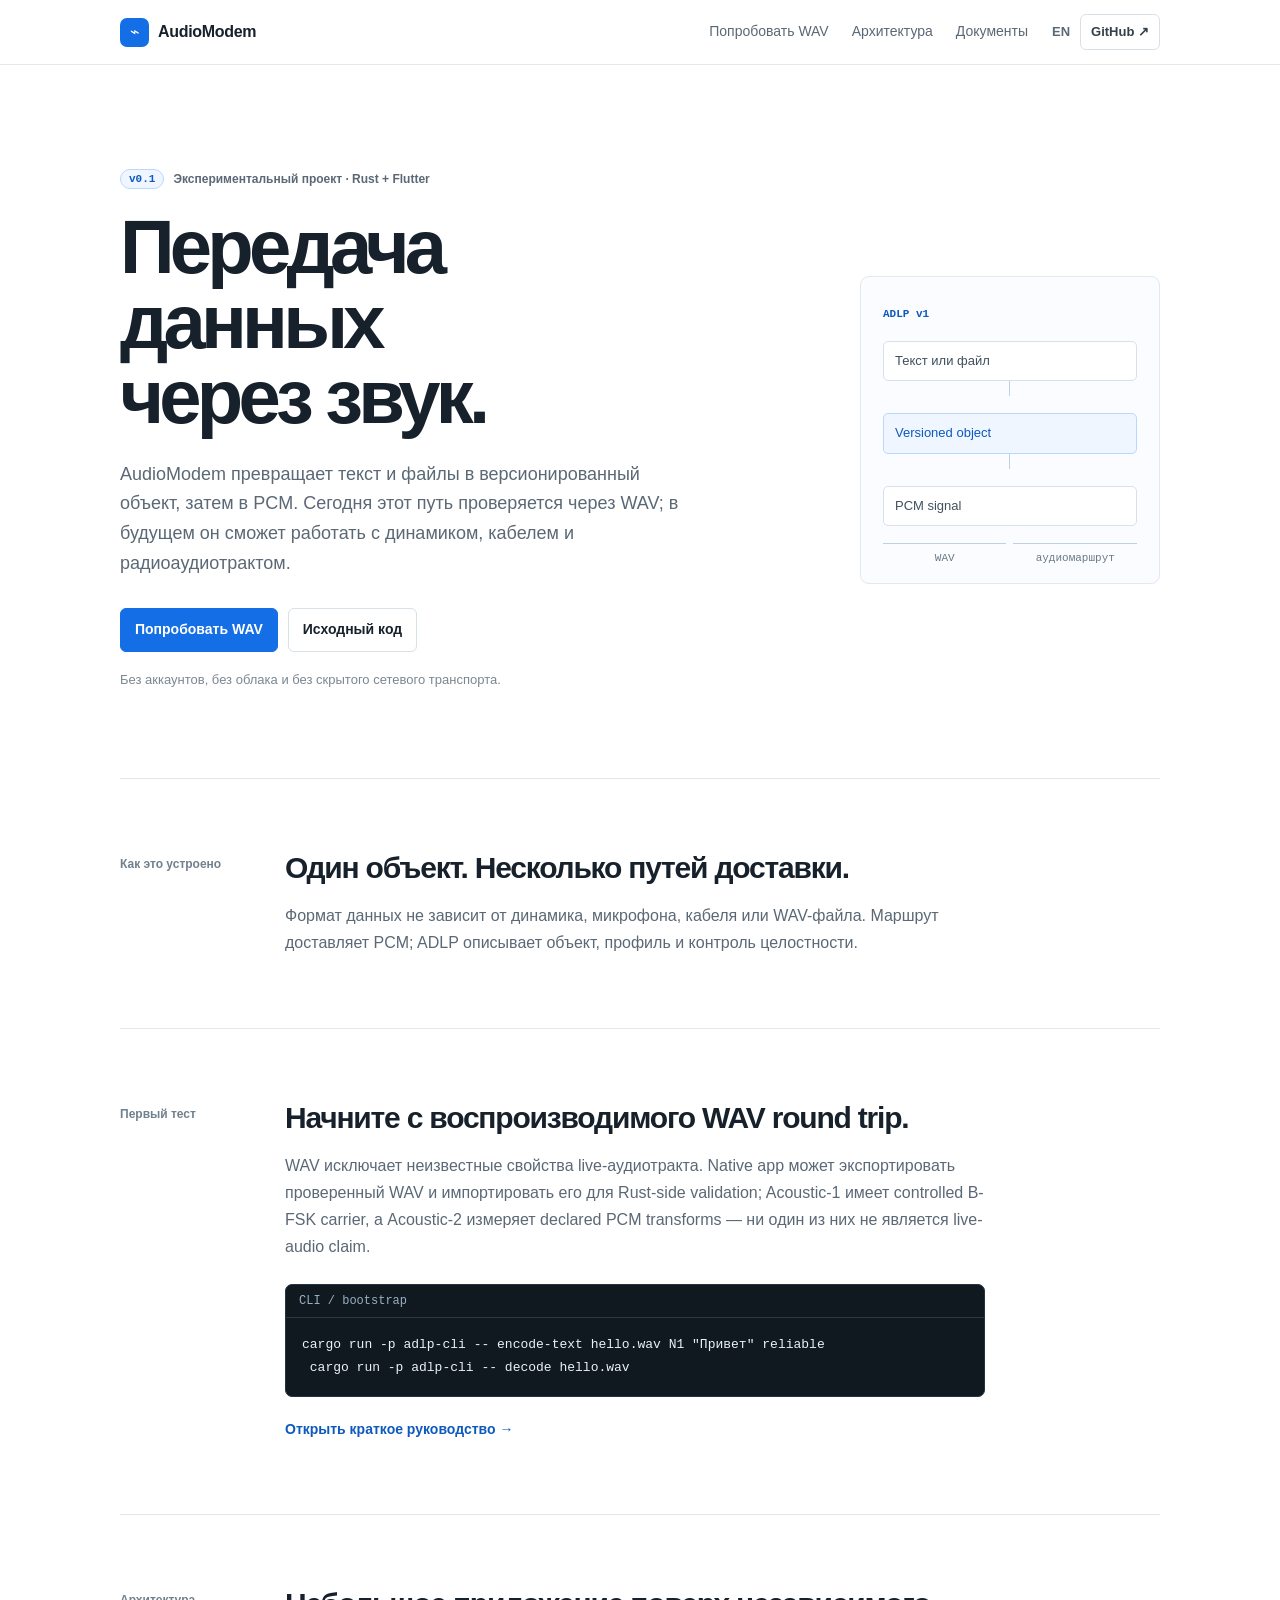
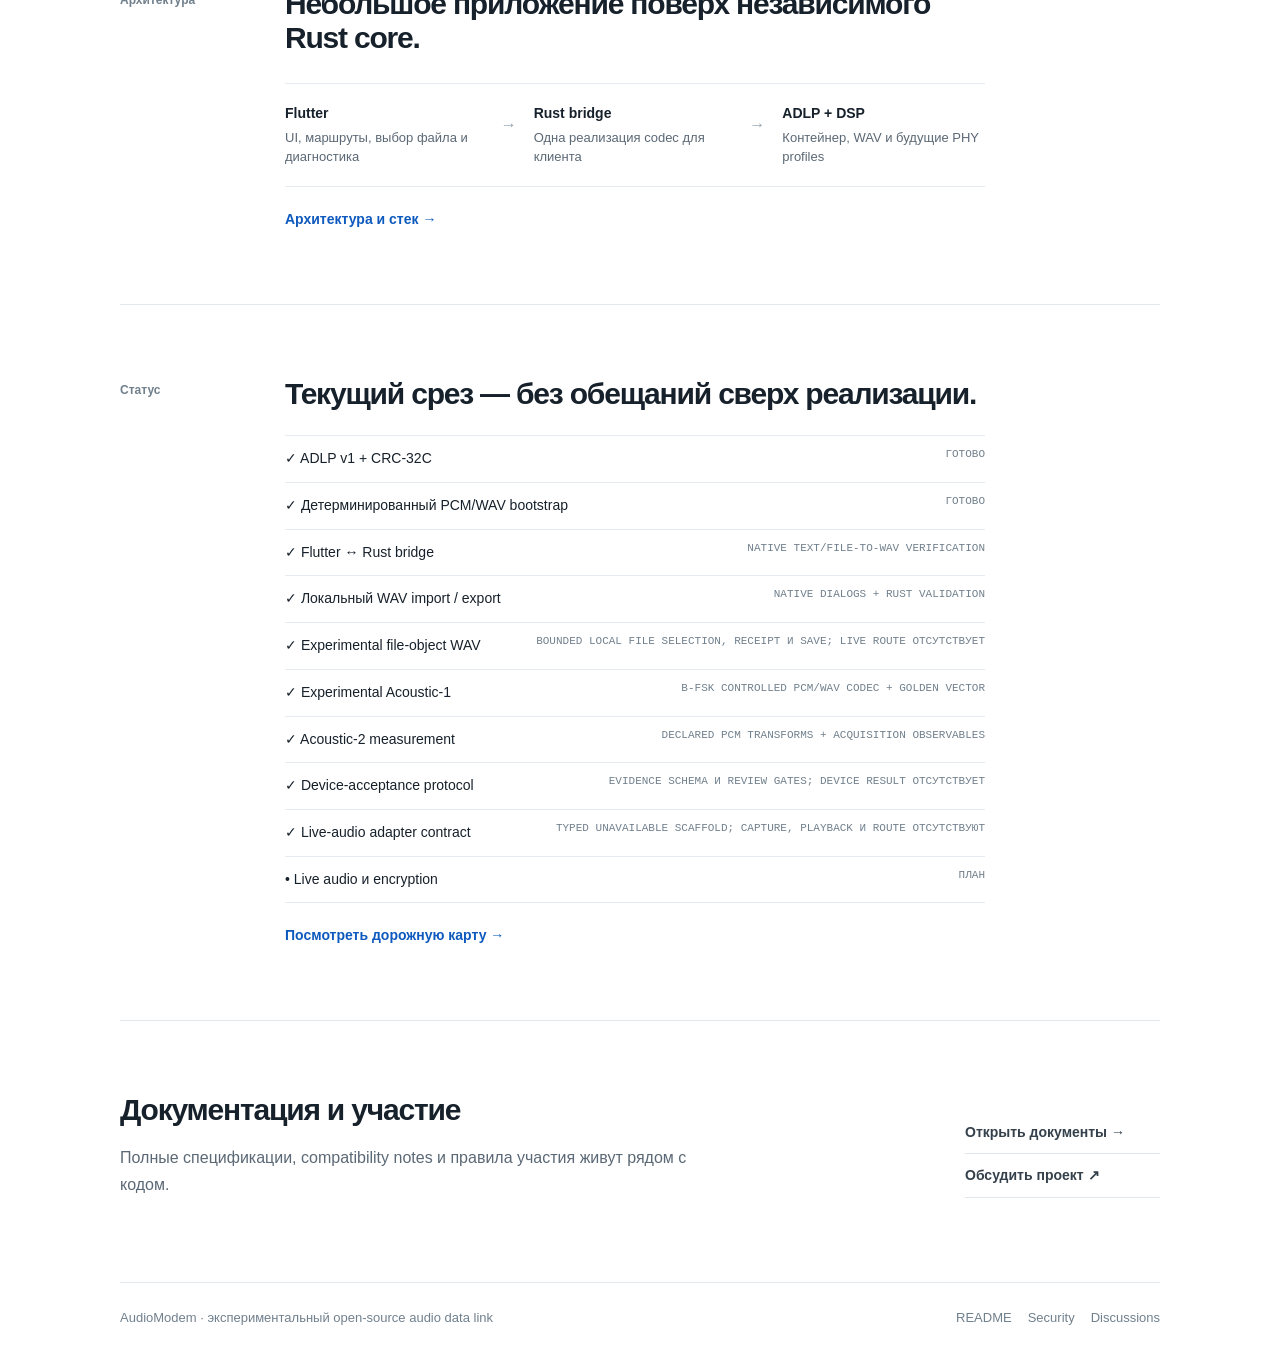
==== commit 34cff19c: "feat: add bounded file WAV workflow" ====
--- a/site/ru/index.html
+++ b/site/ru/index.html
@@ -15,7 +15,7 @@
       <section class="split" id="try"><p>Первый тест</p><div><h2>Начните с воспроизводимого WAV round trip.</h2><p>WAV исключает неизвестные свойства live-аудиотракта. Native app может экспортировать проверенный WAV и импортировать его для Rust-side validation; Acoustic-1 имеет controlled B-FSK carrier, а Acoustic-2 измеряет declared PCM transforms — ни один из них не является live-audio claim.</p><pre><small>CLI / bootstrap</small><code>cargo run -p adlp-cli -- encode-text hello.wav N1 "Привет" reliable
  cargo run -p adlp-cli -- decode hello.wav</code></pre><a class="text-link" href="https://github.com/matveyb9/AudioModem/blob/main/docs/guides/getting-started_RU.md">Открыть краткое руководство →</a></div></section>
       <section class="split" id="architecture"><p>Архитектура</p><div><h2>Небольшое приложение поверх независимого Rust core.</h2><div class="flow"><div><b>Flutter</b><span>UI, маршруты, выбор файла и диагностика</span></div><strong>→</strong><div><b>Rust bridge</b><span>Одна реализация codec для клиента</span></div><strong>→</strong><div><b>ADLP + DSP</b><span>Контейнер, WAV и будущие PHY profiles</span></div></div><a class="text-link" href="https://github.com/matveyb9/AudioModem/blob/main/docs/README_RU.md">Архитектура и стек →</a></div></section>
-      <section class="split"><p>Статус</p><div><h2>Текущий срез — без обещаний сверх реализации.</h2><dl><div><dt>✓ ADLP v1 + CRC-32C</dt><dd>готово</dd></div><div><dt>✓ Детерминированный PCM/WAV bootstrap</dt><dd>готово</dd></div><div><dt>✓ Flutter ↔ Rust bridge</dt><dd>native text-to-WAV verification</dd></div><div><dt>✓ Локальный WAV import / export</dt><dd>native file dialogs + Rust validation</dd></div><div><dt>✓ Experimental Acoustic-1</dt><dd>B-FSK controlled PCM/WAV codec + golden vector</dd></div><div><dt>✓ Acoustic-2 measurement</dt><dd>declared PCM transforms + acquisition observables</dd></div><div><dt>✓ Device-acceptance protocol</dt><dd>evidence schema и review gates; device result отсутствует</dd></div><div><dt>✓ Live-audio adapter contract</dt><dd>typed unavailable scaffold; capture, playback и route отсутствуют</dd></div><div><dt>• Live audio и encryption</dt><dd>план</dd></div></dl><a class="text-link" href="https://github.com/matveyb9/AudioModem/blob/main/docs/roadmap_RU.md">Посмотреть дорожную карту →</a></div></section>
+      <section class="split"><p>Статус</p><div><h2>Текущий срез — без обещаний сверх реализации.</h2><dl><div><dt>✓ ADLP v1 + CRC-32C</dt><dd>готово</dd></div><div><dt>✓ Детерминированный PCM/WAV bootstrap</dt><dd>готово</dd></div><div><dt>✓ Flutter ↔ Rust bridge</dt><dd>native text/file-to-WAV verification</dd></div><div><dt>✓ Локальный WAV import / export</dt><dd>native dialogs + Rust validation</dd></div><div><dt>✓ Experimental file-object WAV</dt><dd>bounded local file selection, receipt и save; live route отсутствует</dd></div><div><dt>✓ Experimental Acoustic-1</dt><dd>B-FSK controlled PCM/WAV codec + golden vector</dd></div><div><dt>✓ Acoustic-2 measurement</dt><dd>declared PCM transforms + acquisition observables</dd></div><div><dt>✓ Device-acceptance protocol</dt><dd>evidence schema и review gates; device result отсутствует</dd></div><div><dt>✓ Live-audio adapter contract</dt><dd>typed unavailable scaffold; capture, playback и route отсутствуют</dd></div><div><dt>• Live audio и encryption</dt><dd>план</dd></div></dl><a class="text-link" href="https://github.com/matveyb9/AudioModem/blob/main/docs/roadmap_RU.md">Посмотреть дорожную карту →</a></div></section>
       <section class="links"><div><h2>Документация и участие</h2><p>Полные спецификации, compatibility notes и правила участия живут рядом с кодом.</p></div><div><a href="https://github.com/matveyb9/AudioModem/tree/main/docs">Открыть документы →</a><a href="https://github.com/matveyb9/AudioModem/discussions">Обсудить проект ↗</a></div></section>
     </main>
     <footer><span>AudioModem · экспериментальный open-source audio data link</span><span><a href="https://github.com/matveyb9/AudioModem/blob/main/README_RU.md">README</a><a href="https://github.com/matveyb9/AudioModem/blob/main/SECURITY.md">Security</a><a href="https://github.com/matveyb9/AudioModem/discussions">Discussions</a></span></footer>
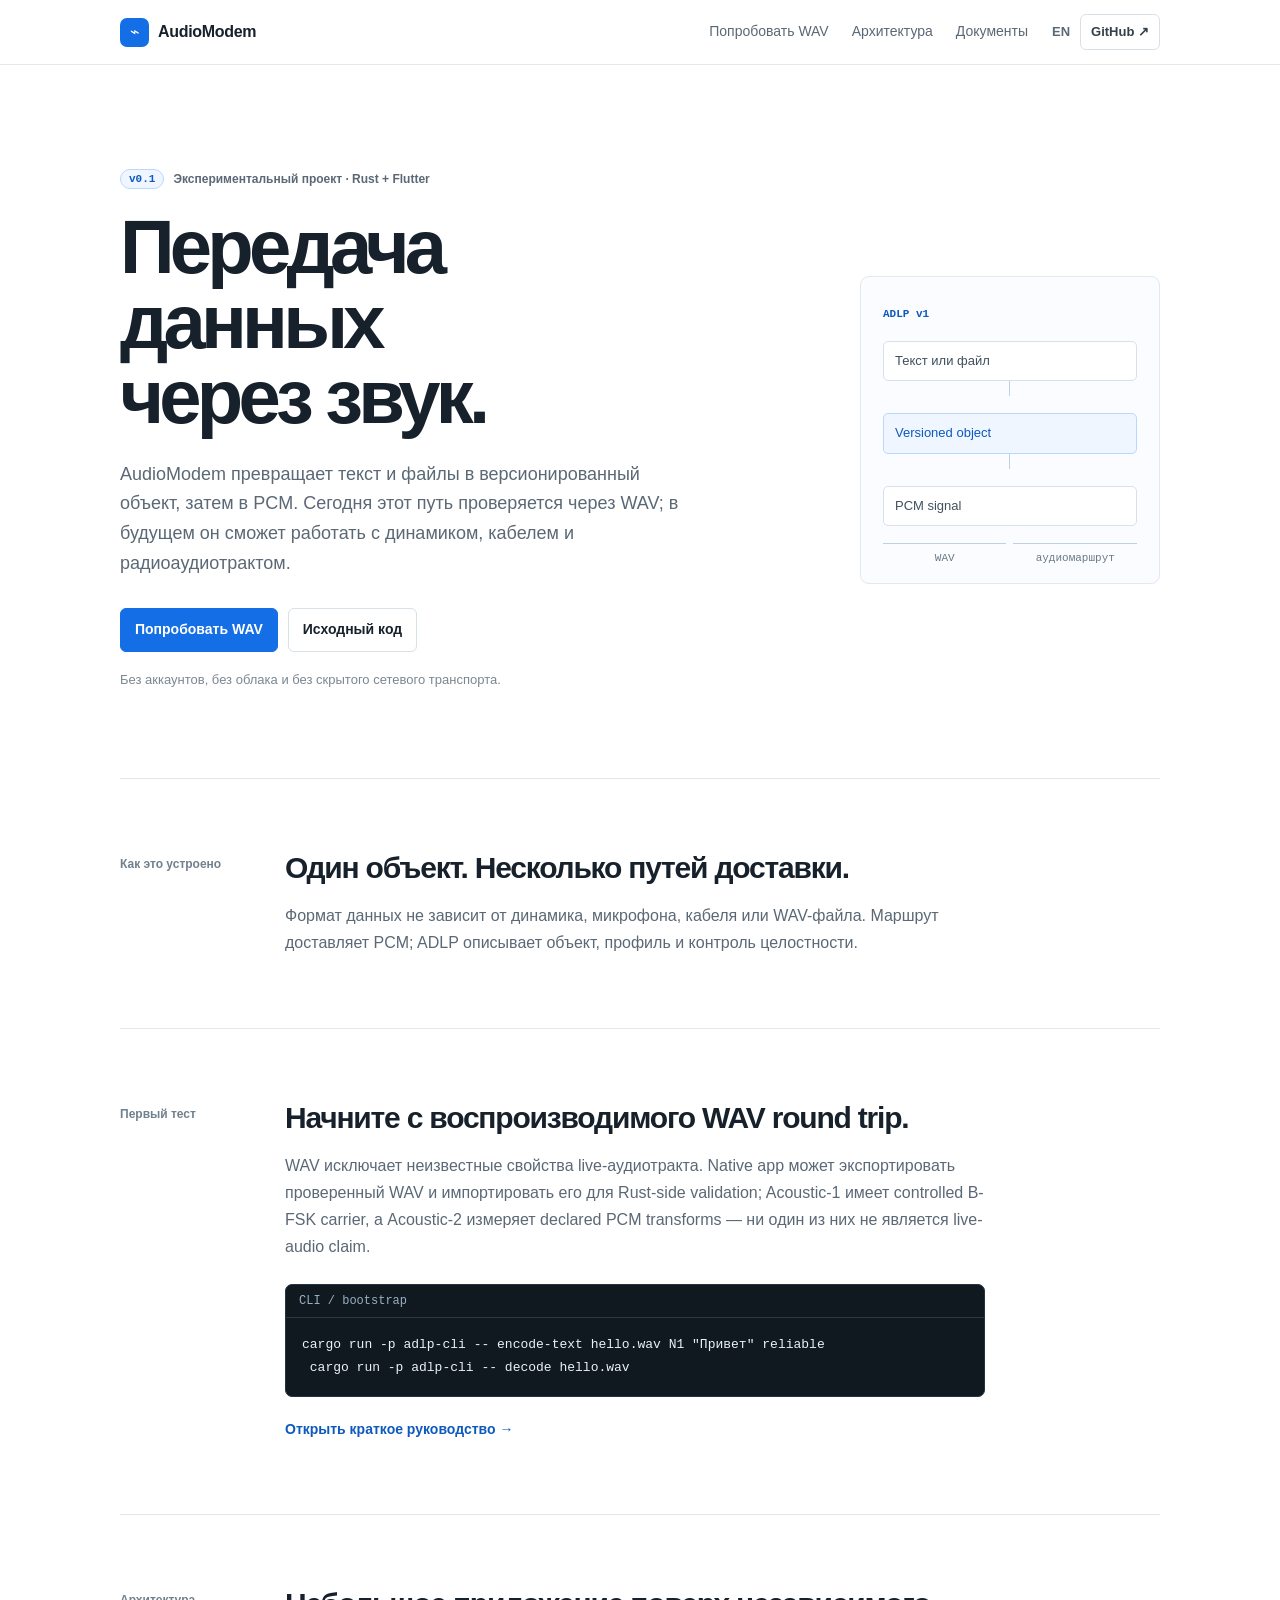
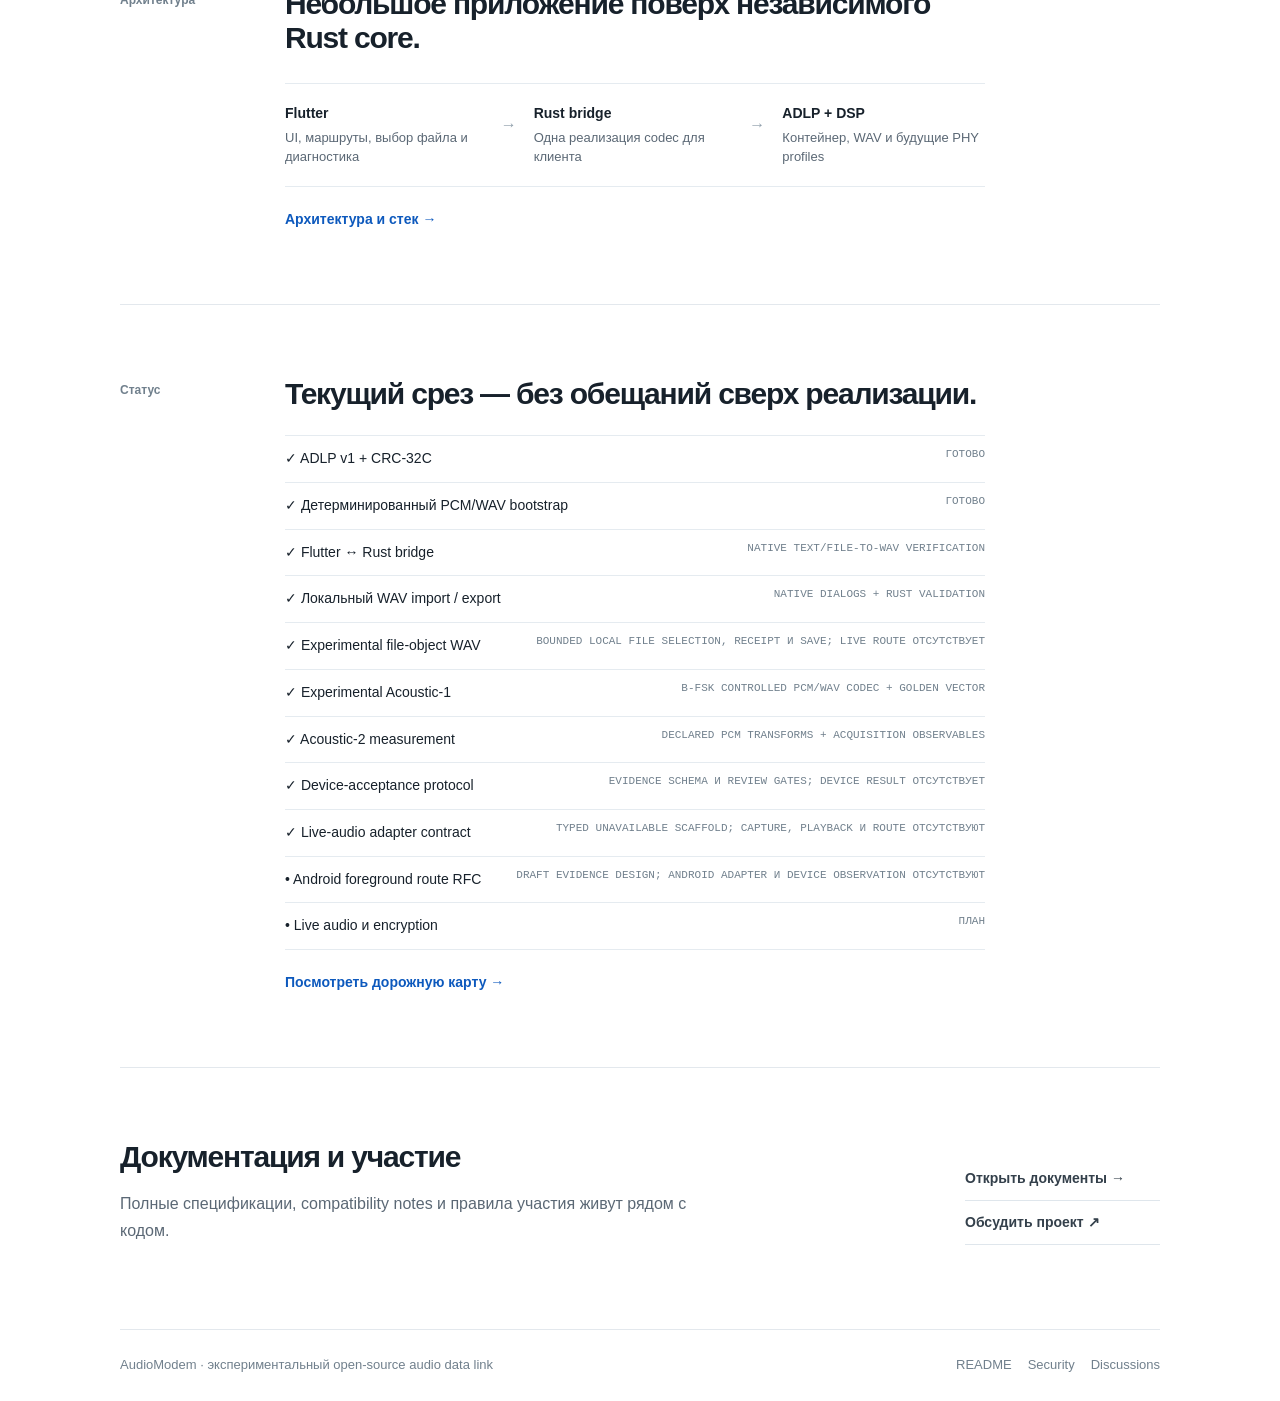
==== commit e81df297: "docs: define Android live-audio route design" ====
--- a/site/ru/index.html
+++ b/site/ru/index.html
@@ -15,7 +15,7 @@
       <section class="split" id="try"><p>Первый тест</p><div><h2>Начните с воспроизводимого WAV round trip.</h2><p>WAV исключает неизвестные свойства live-аудиотракта. Native app может экспортировать проверенный WAV и импортировать его для Rust-side validation; Acoustic-1 имеет controlled B-FSK carrier, а Acoustic-2 измеряет declared PCM transforms — ни один из них не является live-audio claim.</p><pre><small>CLI / bootstrap</small><code>cargo run -p adlp-cli -- encode-text hello.wav N1 "Привет" reliable
  cargo run -p adlp-cli -- decode hello.wav</code></pre><a class="text-link" href="https://github.com/matveyb9/AudioModem/blob/main/docs/guides/getting-started_RU.md">Открыть краткое руководство →</a></div></section>
       <section class="split" id="architecture"><p>Архитектура</p><div><h2>Небольшое приложение поверх независимого Rust core.</h2><div class="flow"><div><b>Flutter</b><span>UI, маршруты, выбор файла и диагностика</span></div><strong>→</strong><div><b>Rust bridge</b><span>Одна реализация codec для клиента</span></div><strong>→</strong><div><b>ADLP + DSP</b><span>Контейнер, WAV и будущие PHY profiles</span></div></div><a class="text-link" href="https://github.com/matveyb9/AudioModem/blob/main/docs/README_RU.md">Архитектура и стек →</a></div></section>
-      <section class="split"><p>Статус</p><div><h2>Текущий срез — без обещаний сверх реализации.</h2><dl><div><dt>✓ ADLP v1 + CRC-32C</dt><dd>готово</dd></div><div><dt>✓ Детерминированный PCM/WAV bootstrap</dt><dd>готово</dd></div><div><dt>✓ Flutter ↔ Rust bridge</dt><dd>native text/file-to-WAV verification</dd></div><div><dt>✓ Локальный WAV import / export</dt><dd>native dialogs + Rust validation</dd></div><div><dt>✓ Experimental file-object WAV</dt><dd>bounded local file selection, receipt и save; live route отсутствует</dd></div><div><dt>✓ Experimental Acoustic-1</dt><dd>B-FSK controlled PCM/WAV codec + golden vector</dd></div><div><dt>✓ Acoustic-2 measurement</dt><dd>declared PCM transforms + acquisition observables</dd></div><div><dt>✓ Device-acceptance protocol</dt><dd>evidence schema и review gates; device result отсутствует</dd></div><div><dt>✓ Live-audio adapter contract</dt><dd>typed unavailable scaffold; capture, playback и route отсутствуют</dd></div><div><dt>• Live audio и encryption</dt><dd>план</dd></div></dl><a class="text-link" href="https://github.com/matveyb9/AudioModem/blob/main/docs/roadmap_RU.md">Посмотреть дорожную карту →</a></div></section>
+      <section class="split"><p>Статус</p><div><h2>Текущий срез — без обещаний сверх реализации.</h2><dl><div><dt>✓ ADLP v1 + CRC-32C</dt><dd>готово</dd></div><div><dt>✓ Детерминированный PCM/WAV bootstrap</dt><dd>готово</dd></div><div><dt>✓ Flutter ↔ Rust bridge</dt><dd>native text/file-to-WAV verification</dd></div><div><dt>✓ Локальный WAV import / export</dt><dd>native dialogs + Rust validation</dd></div><div><dt>✓ Experimental file-object WAV</dt><dd>bounded local file selection, receipt и save; live route отсутствует</dd></div><div><dt>✓ Experimental Acoustic-1</dt><dd>B-FSK controlled PCM/WAV codec + golden vector</dd></div><div><dt>✓ Acoustic-2 measurement</dt><dd>declared PCM transforms + acquisition observables</dd></div><div><dt>✓ Device-acceptance protocol</dt><dd>evidence schema и review gates; device result отсутствует</dd></div><div><dt>✓ Live-audio adapter contract</dt><dd>typed unavailable scaffold; capture, playback и route отсутствуют</dd></div><div><dt>• Android foreground route RFC</dt><dd>draft evidence design; Android adapter и device observation отсутствуют</dd></div><div><dt>• Live audio и encryption</dt><dd>план</dd></div></dl><a class="text-link" href="https://github.com/matveyb9/AudioModem/blob/main/docs/roadmap_RU.md">Посмотреть дорожную карту →</a></div></section>
       <section class="links"><div><h2>Документация и участие</h2><p>Полные спецификации, compatibility notes и правила участия живут рядом с кодом.</p></div><div><a href="https://github.com/matveyb9/AudioModem/tree/main/docs">Открыть документы →</a><a href="https://github.com/matveyb9/AudioModem/discussions">Обсудить проект ↗</a></div></section>
     </main>
     <footer><span>AudioModem · экспериментальный open-source audio data link</span><span><a href="https://github.com/matveyb9/AudioModem/blob/main/README_RU.md">README</a><a href="https://github.com/matveyb9/AudioModem/blob/main/SECURITY.md">Security</a><a href="https://github.com/matveyb9/AudioModem/discussions">Discussions</a></span></footer>
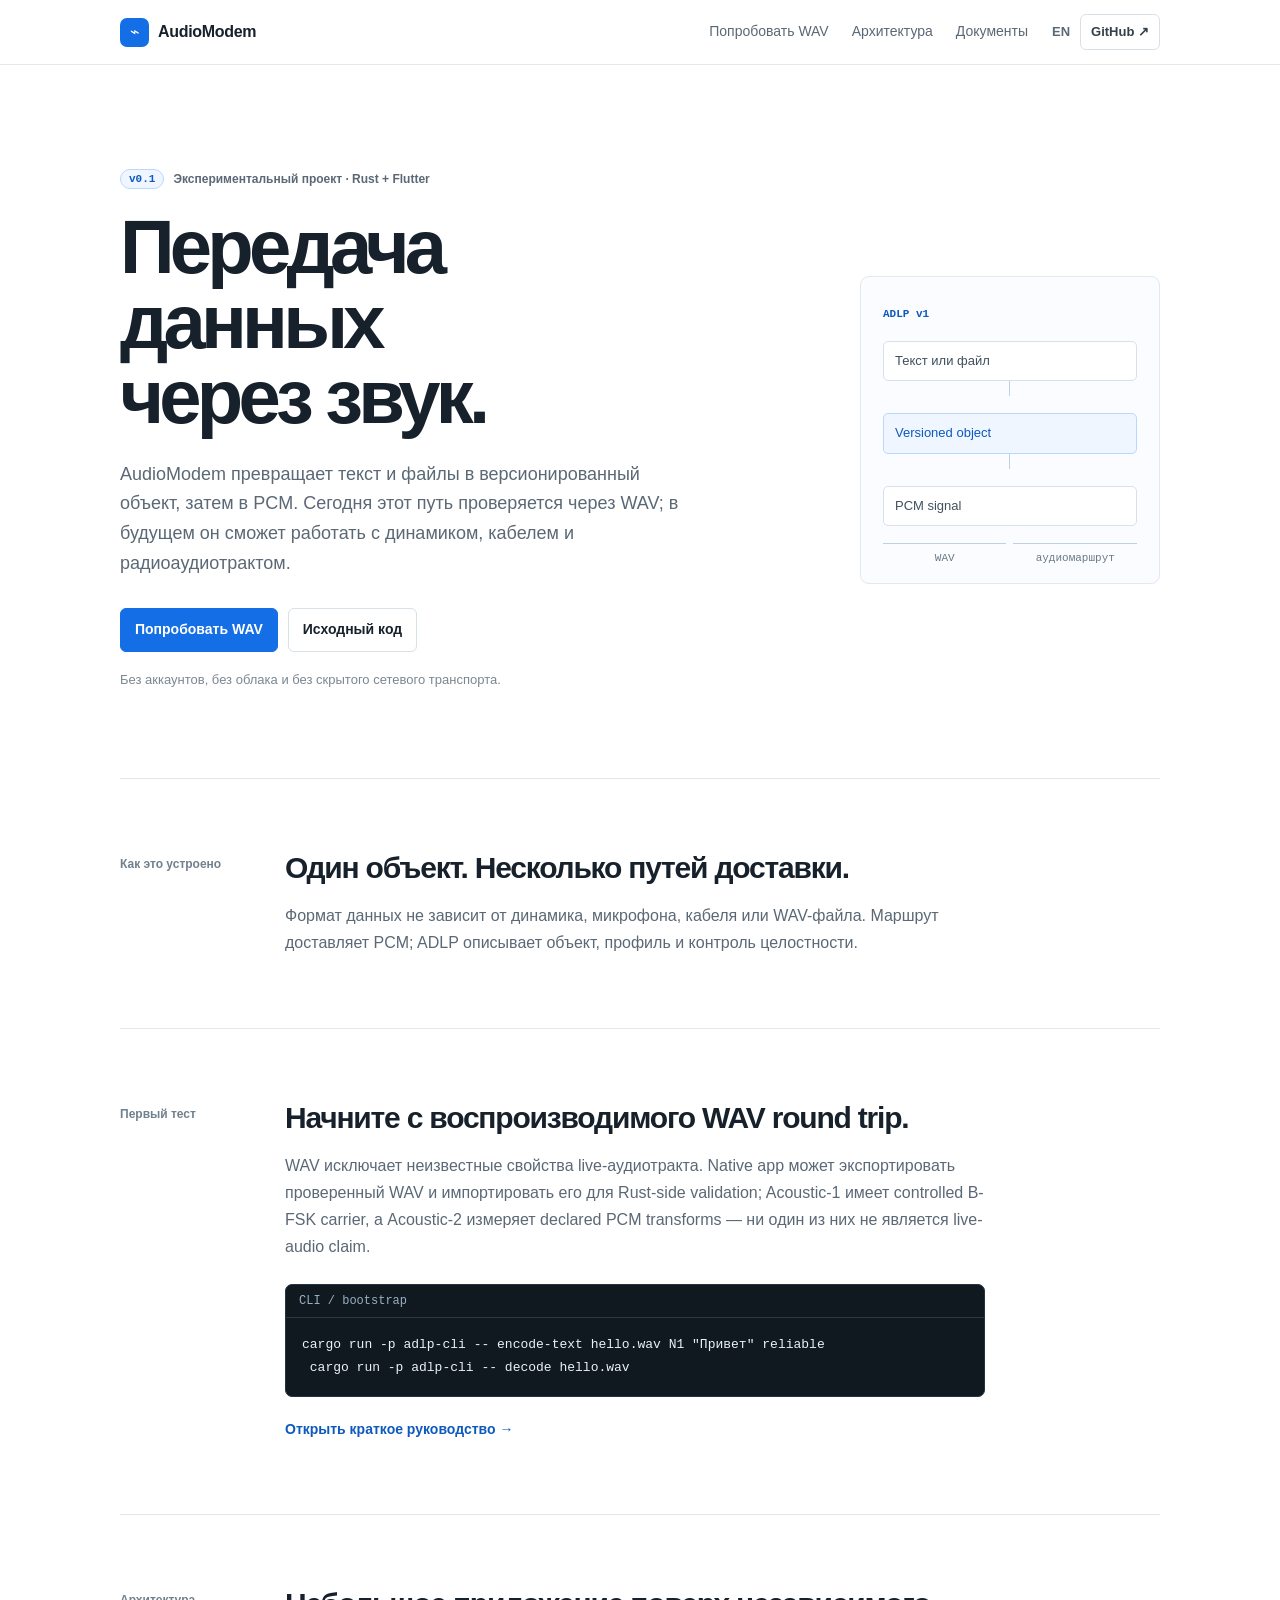
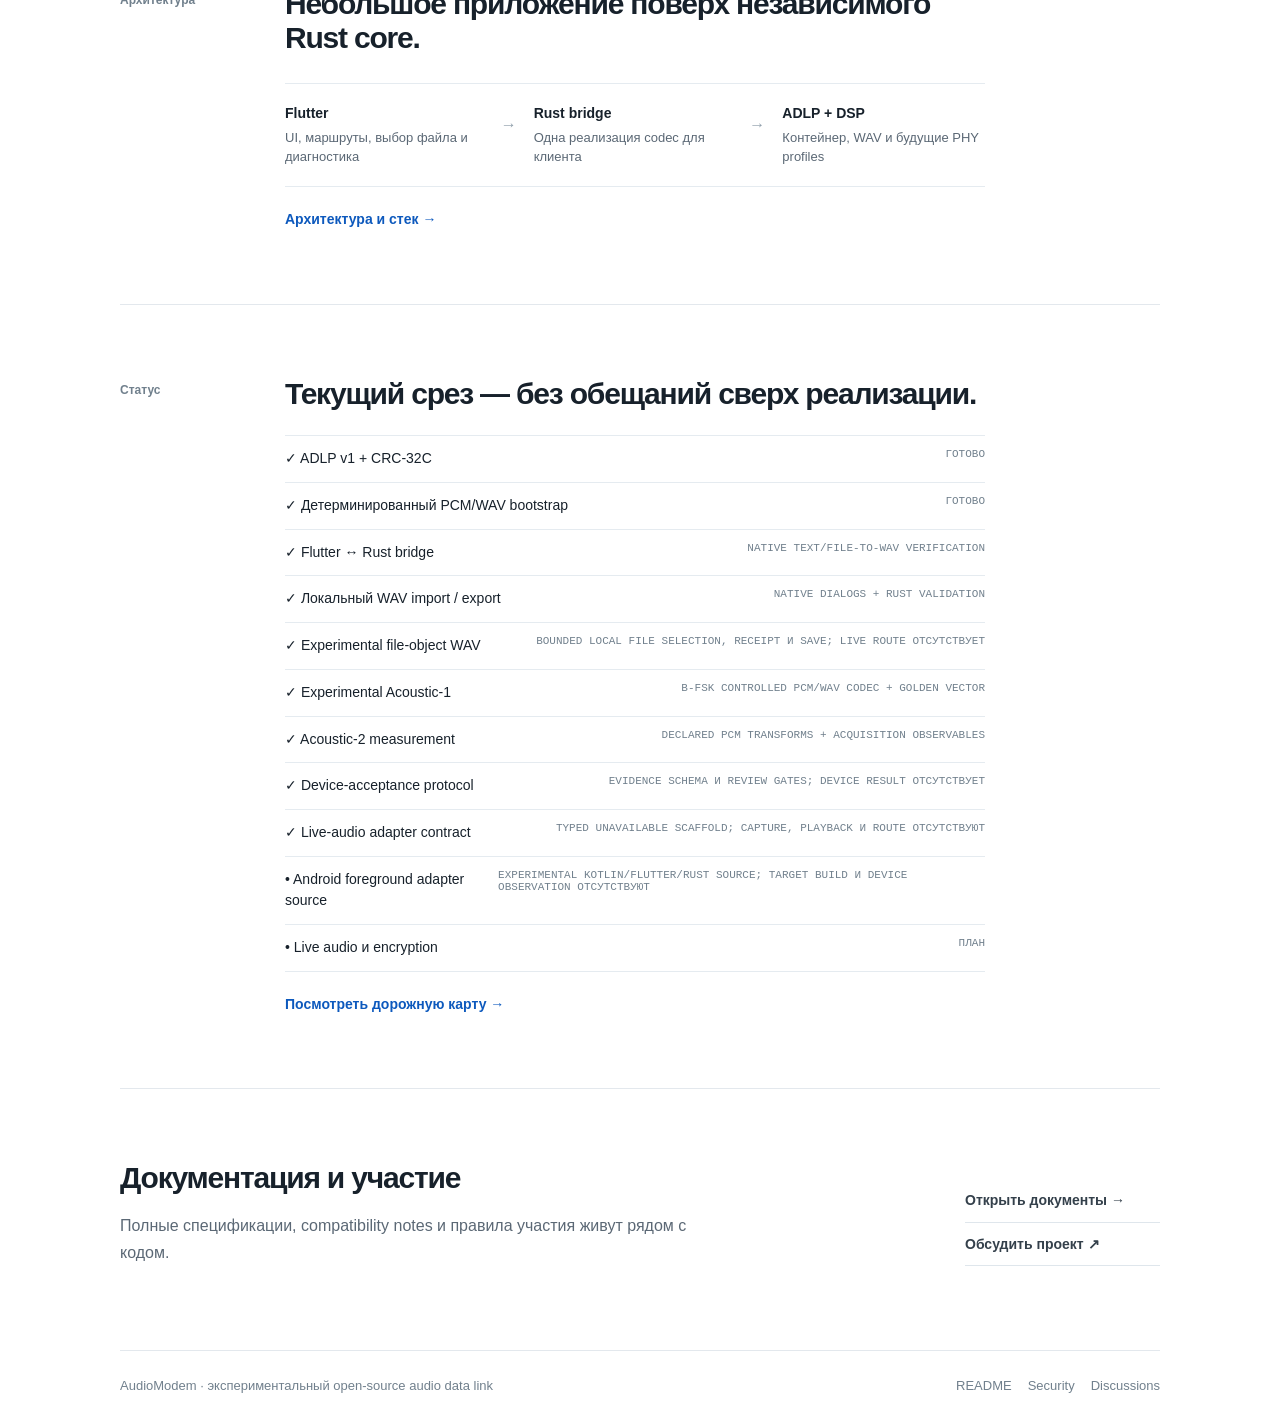
==== commit 6a464458: "feat: add experimental Android live-audio source" ====
--- a/site/ru/index.html
+++ b/site/ru/index.html
@@ -15,7 +15,7 @@
       <section class="split" id="try"><p>Первый тест</p><div><h2>Начните с воспроизводимого WAV round trip.</h2><p>WAV исключает неизвестные свойства live-аудиотракта. Native app может экспортировать проверенный WAV и импортировать его для Rust-side validation; Acoustic-1 имеет controlled B-FSK carrier, а Acoustic-2 измеряет declared PCM transforms — ни один из них не является live-audio claim.</p><pre><small>CLI / bootstrap</small><code>cargo run -p adlp-cli -- encode-text hello.wav N1 "Привет" reliable
  cargo run -p adlp-cli -- decode hello.wav</code></pre><a class="text-link" href="https://github.com/matveyb9/AudioModem/blob/main/docs/guides/getting-started_RU.md">Открыть краткое руководство →</a></div></section>
       <section class="split" id="architecture"><p>Архитектура</p><div><h2>Небольшое приложение поверх независимого Rust core.</h2><div class="flow"><div><b>Flutter</b><span>UI, маршруты, выбор файла и диагностика</span></div><strong>→</strong><div><b>Rust bridge</b><span>Одна реализация codec для клиента</span></div><strong>→</strong><div><b>ADLP + DSP</b><span>Контейнер, WAV и будущие PHY profiles</span></div></div><a class="text-link" href="https://github.com/matveyb9/AudioModem/blob/main/docs/README_RU.md">Архитектура и стек →</a></div></section>
-      <section class="split"><p>Статус</p><div><h2>Текущий срез — без обещаний сверх реализации.</h2><dl><div><dt>✓ ADLP v1 + CRC-32C</dt><dd>готово</dd></div><div><dt>✓ Детерминированный PCM/WAV bootstrap</dt><dd>готово</dd></div><div><dt>✓ Flutter ↔ Rust bridge</dt><dd>native text/file-to-WAV verification</dd></div><div><dt>✓ Локальный WAV import / export</dt><dd>native dialogs + Rust validation</dd></div><div><dt>✓ Experimental file-object WAV</dt><dd>bounded local file selection, receipt и save; live route отсутствует</dd></div><div><dt>✓ Experimental Acoustic-1</dt><dd>B-FSK controlled PCM/WAV codec + golden vector</dd></div><div><dt>✓ Acoustic-2 measurement</dt><dd>declared PCM transforms + acquisition observables</dd></div><div><dt>✓ Device-acceptance protocol</dt><dd>evidence schema и review gates; device result отсутствует</dd></div><div><dt>✓ Live-audio adapter contract</dt><dd>typed unavailable scaffold; capture, playback и route отсутствуют</dd></div><div><dt>• Android foreground route RFC</dt><dd>draft evidence design; Android adapter и device observation отсутствуют</dd></div><div><dt>• Live audio и encryption</dt><dd>план</dd></div></dl><a class="text-link" href="https://github.com/matveyb9/AudioModem/blob/main/docs/roadmap_RU.md">Посмотреть дорожную карту →</a></div></section>
+      <section class="split"><p>Статус</p><div><h2>Текущий срез — без обещаний сверх реализации.</h2><dl><div><dt>✓ ADLP v1 + CRC-32C</dt><dd>готово</dd></div><div><dt>✓ Детерминированный PCM/WAV bootstrap</dt><dd>готово</dd></div><div><dt>✓ Flutter ↔ Rust bridge</dt><dd>native text/file-to-WAV verification</dd></div><div><dt>✓ Локальный WAV import / export</dt><dd>native dialogs + Rust validation</dd></div><div><dt>✓ Experimental file-object WAV</dt><dd>bounded local file selection, receipt и save; live route отсутствует</dd></div><div><dt>✓ Experimental Acoustic-1</dt><dd>B-FSK controlled PCM/WAV codec + golden vector</dd></div><div><dt>✓ Acoustic-2 measurement</dt><dd>declared PCM transforms + acquisition observables</dd></div><div><dt>✓ Device-acceptance protocol</dt><dd>evidence schema и review gates; device result отсутствует</dd></div><div><dt>✓ Live-audio adapter contract</dt><dd>typed unavailable scaffold; capture, playback и route отсутствуют</dd></div><div><dt>• Android foreground adapter source</dt><dd>experimental Kotlin/Flutter/Rust source; target build и device observation отсутствуют</dd></div><div><dt>• Live audio и encryption</dt><dd>план</dd></div></dl><a class="text-link" href="https://github.com/matveyb9/AudioModem/blob/main/docs/roadmap_RU.md">Посмотреть дорожную карту →</a></div></section>
       <section class="links"><div><h2>Документация и участие</h2><p>Полные спецификации, compatibility notes и правила участия живут рядом с кодом.</p></div><div><a href="https://github.com/matveyb9/AudioModem/tree/main/docs">Открыть документы →</a><a href="https://github.com/matveyb9/AudioModem/discussions">Обсудить проект ↗</a></div></section>
     </main>
     <footer><span>AudioModem · экспериментальный open-source audio data link</span><span><a href="https://github.com/matveyb9/AudioModem/blob/main/README_RU.md">README</a><a href="https://github.com/matveyb9/AudioModem/blob/main/SECURITY.md">Security</a><a href="https://github.com/matveyb9/AudioModem/discussions">Discussions</a></span></footer>
